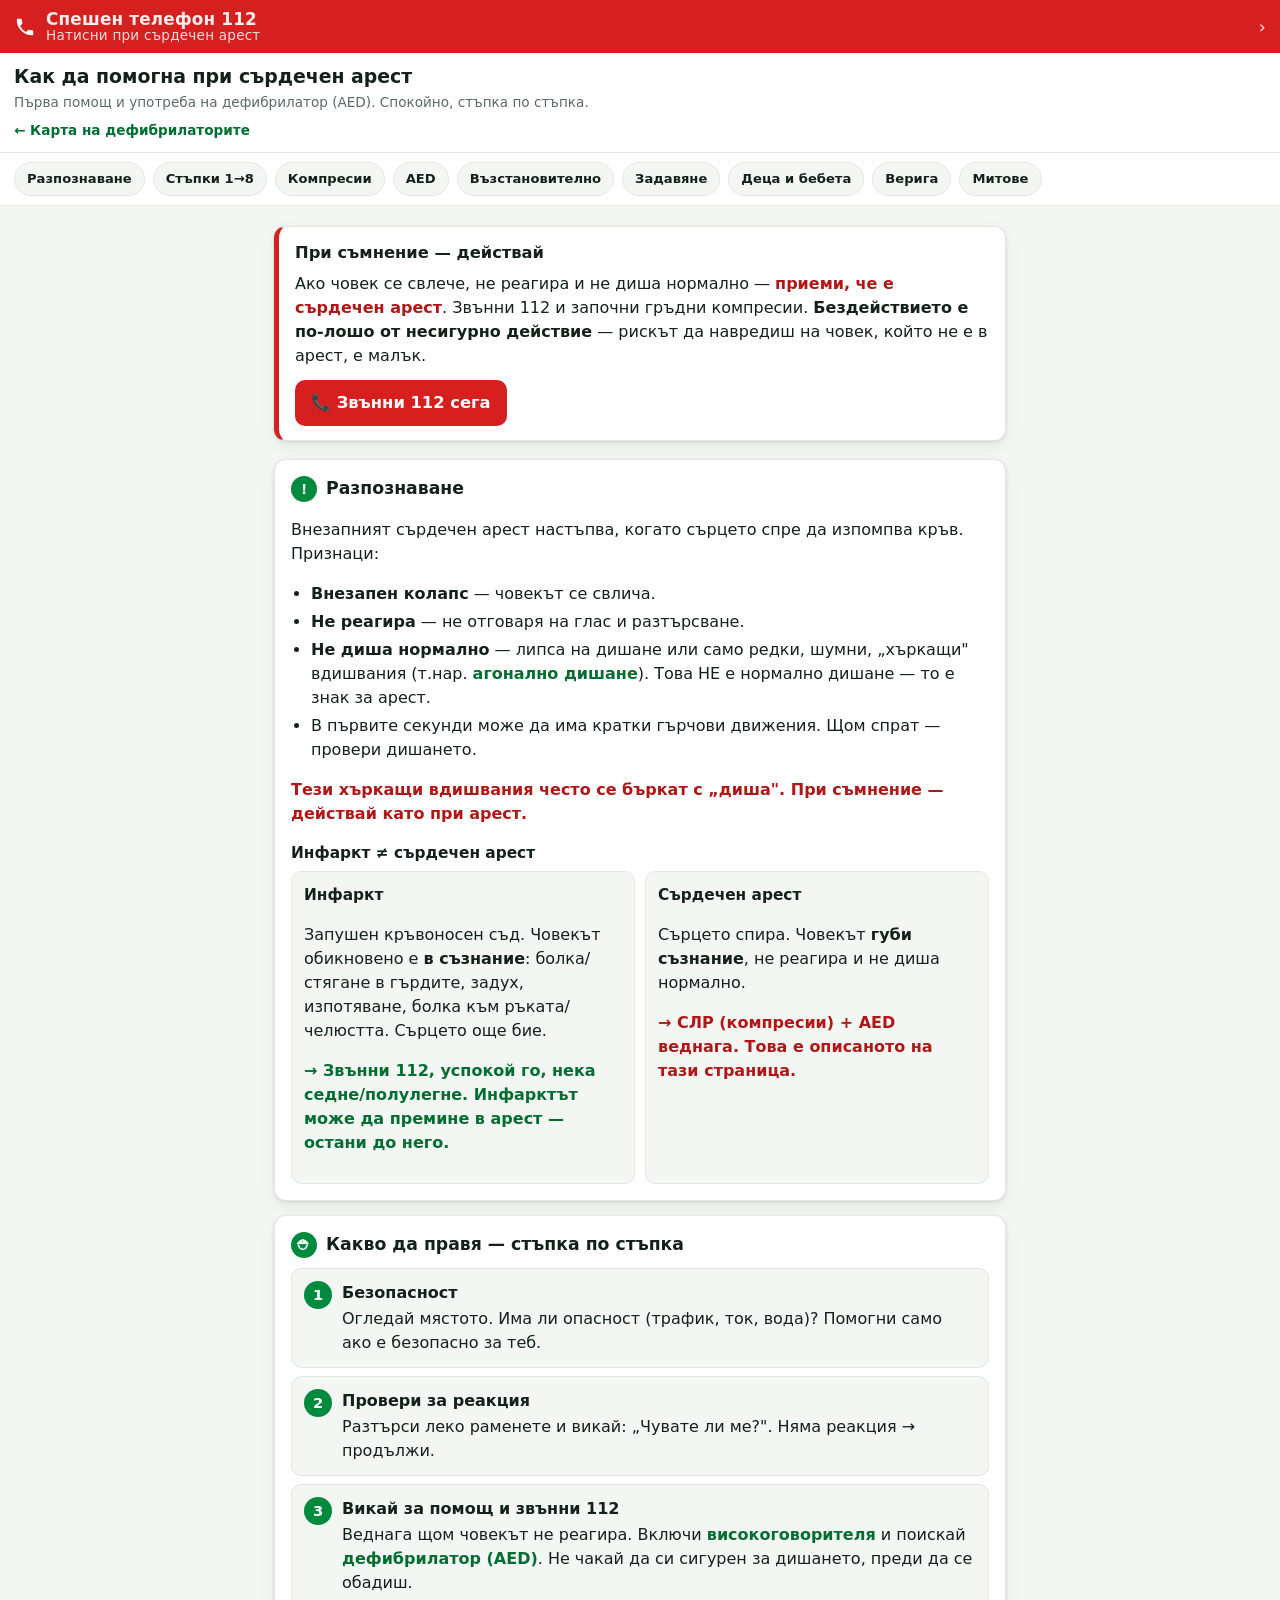
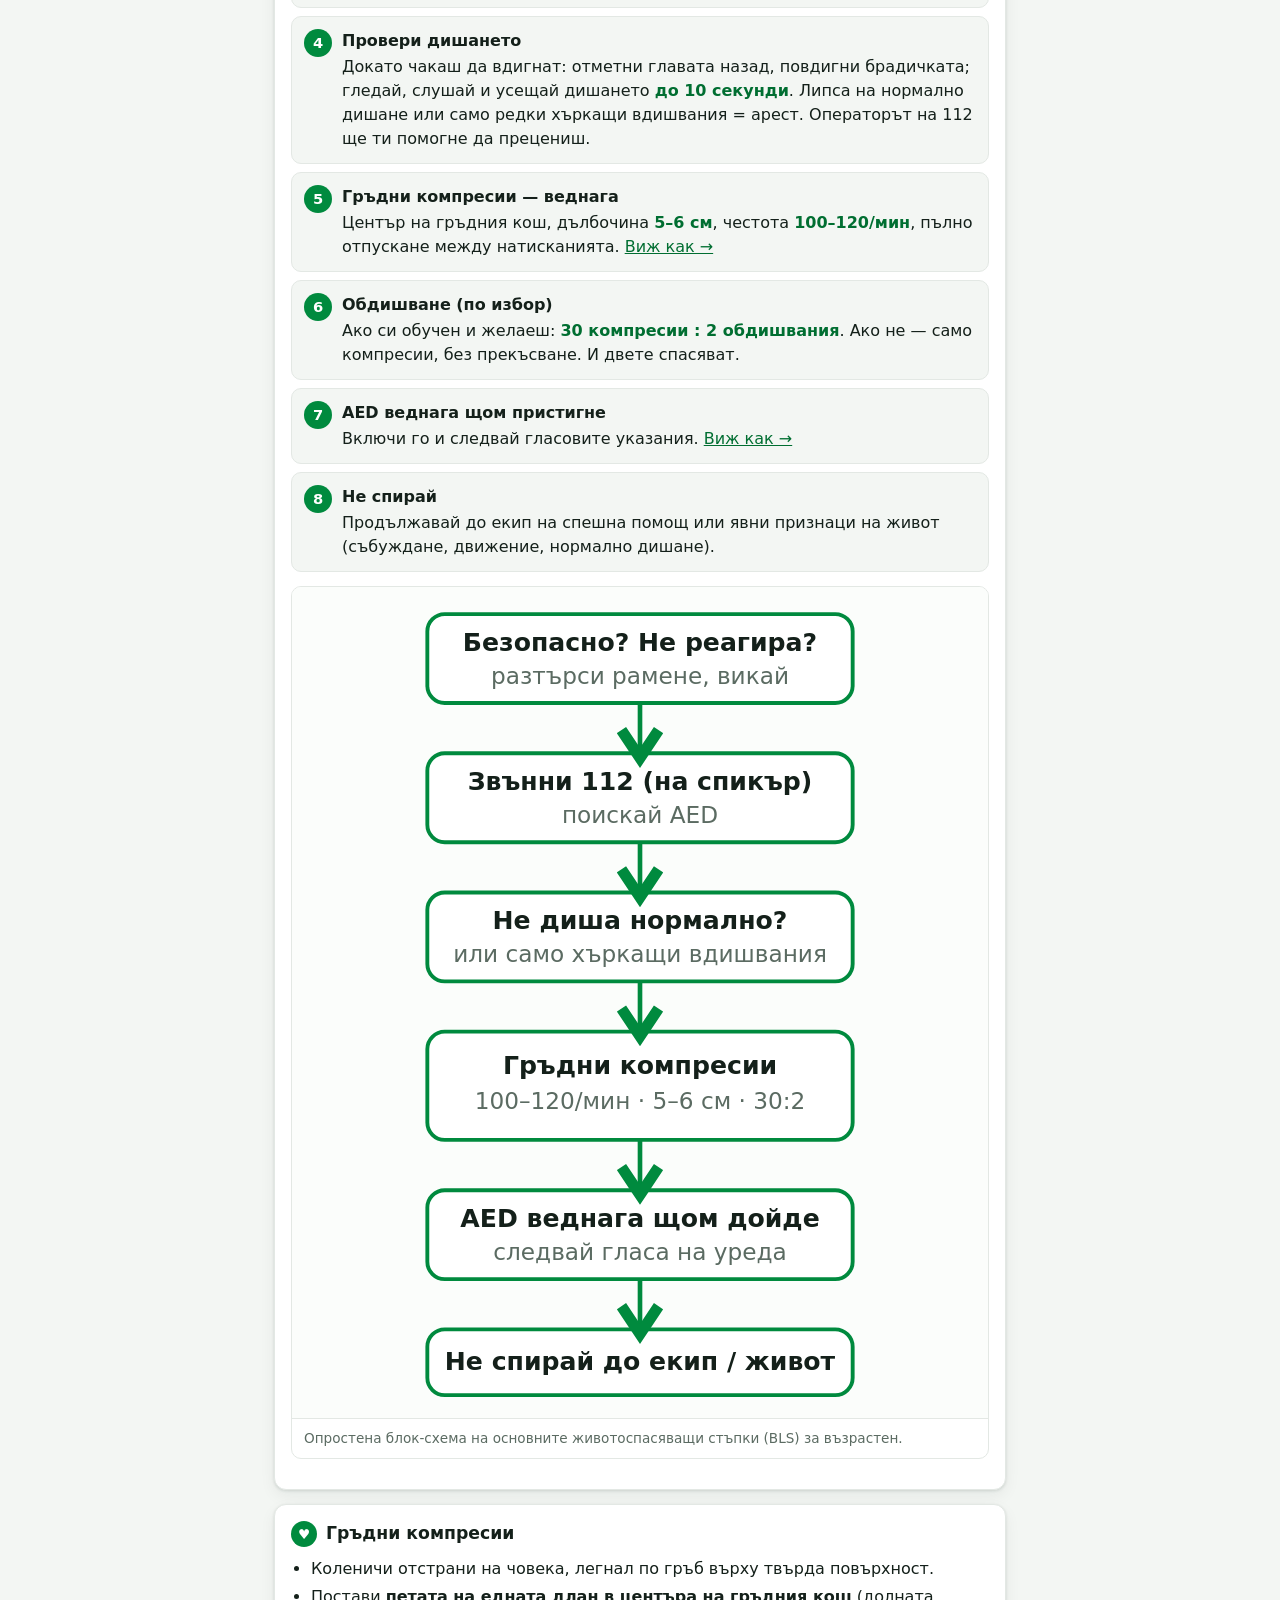
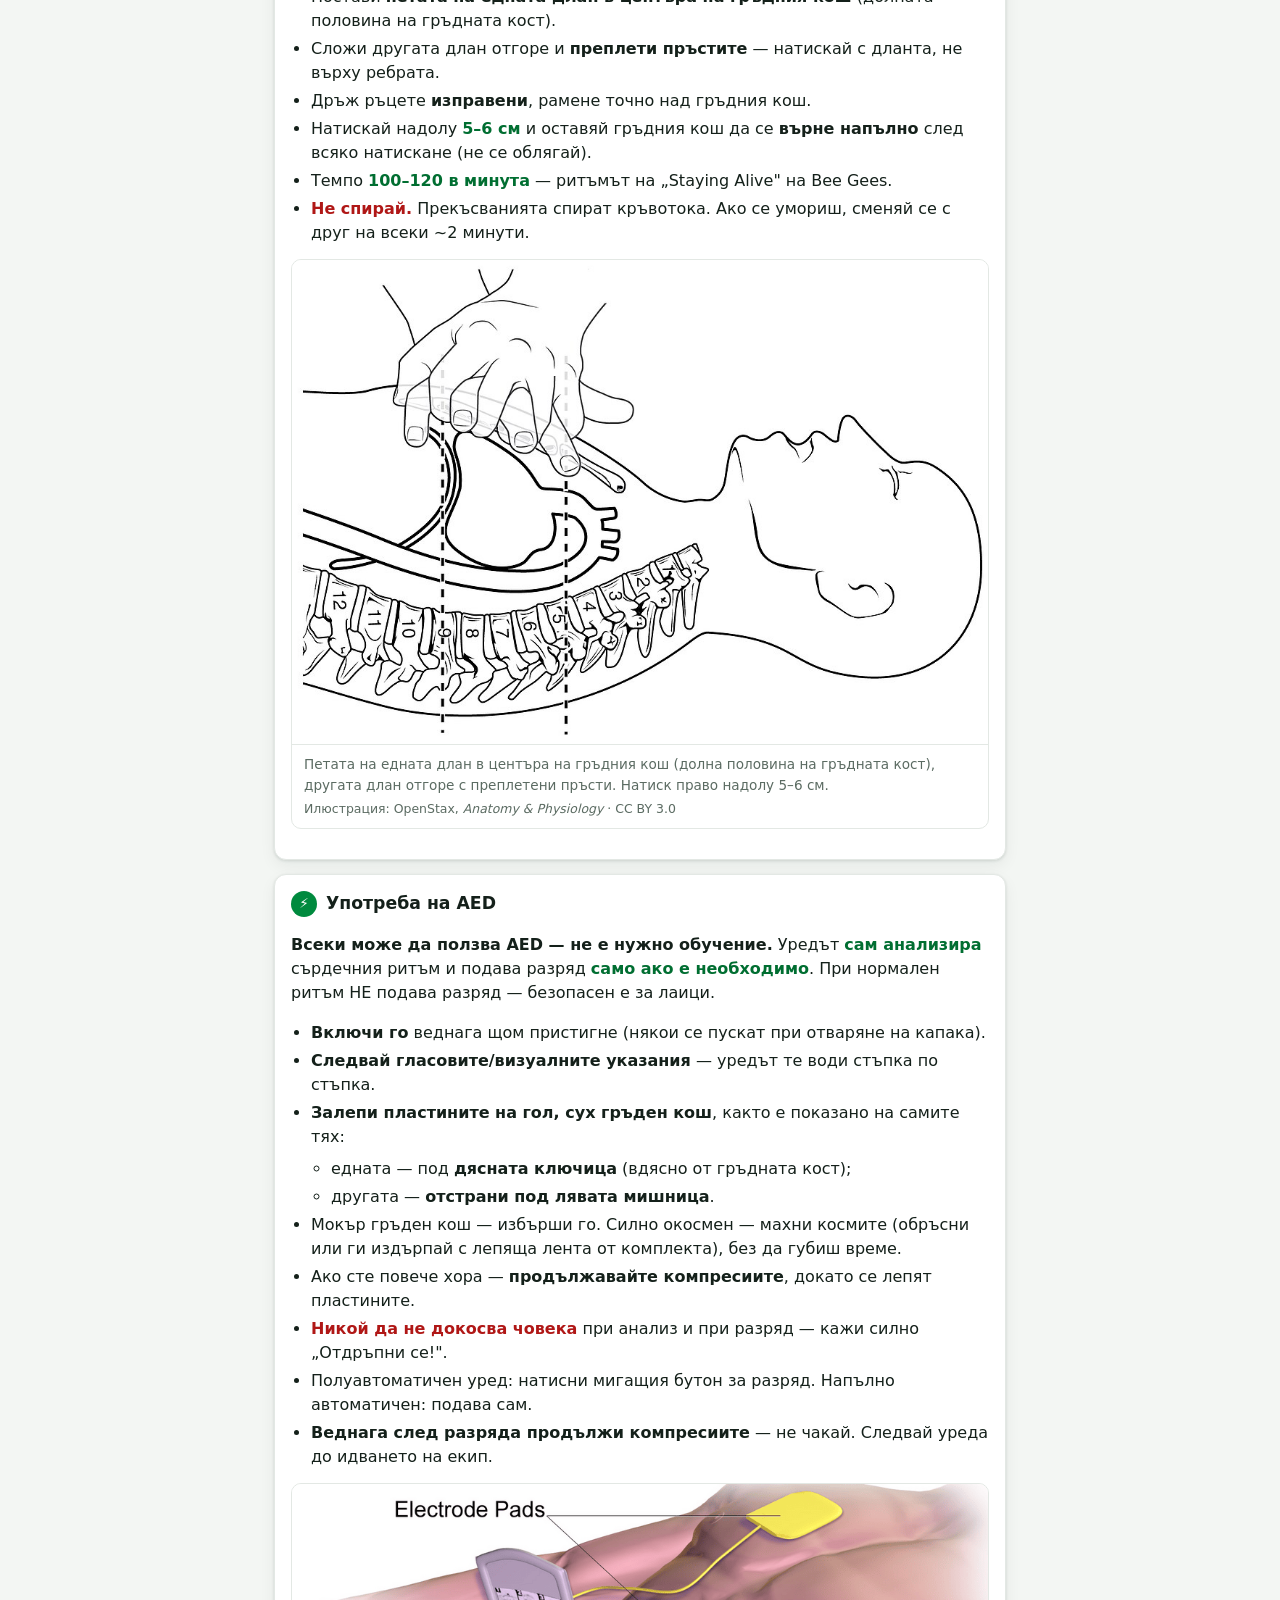
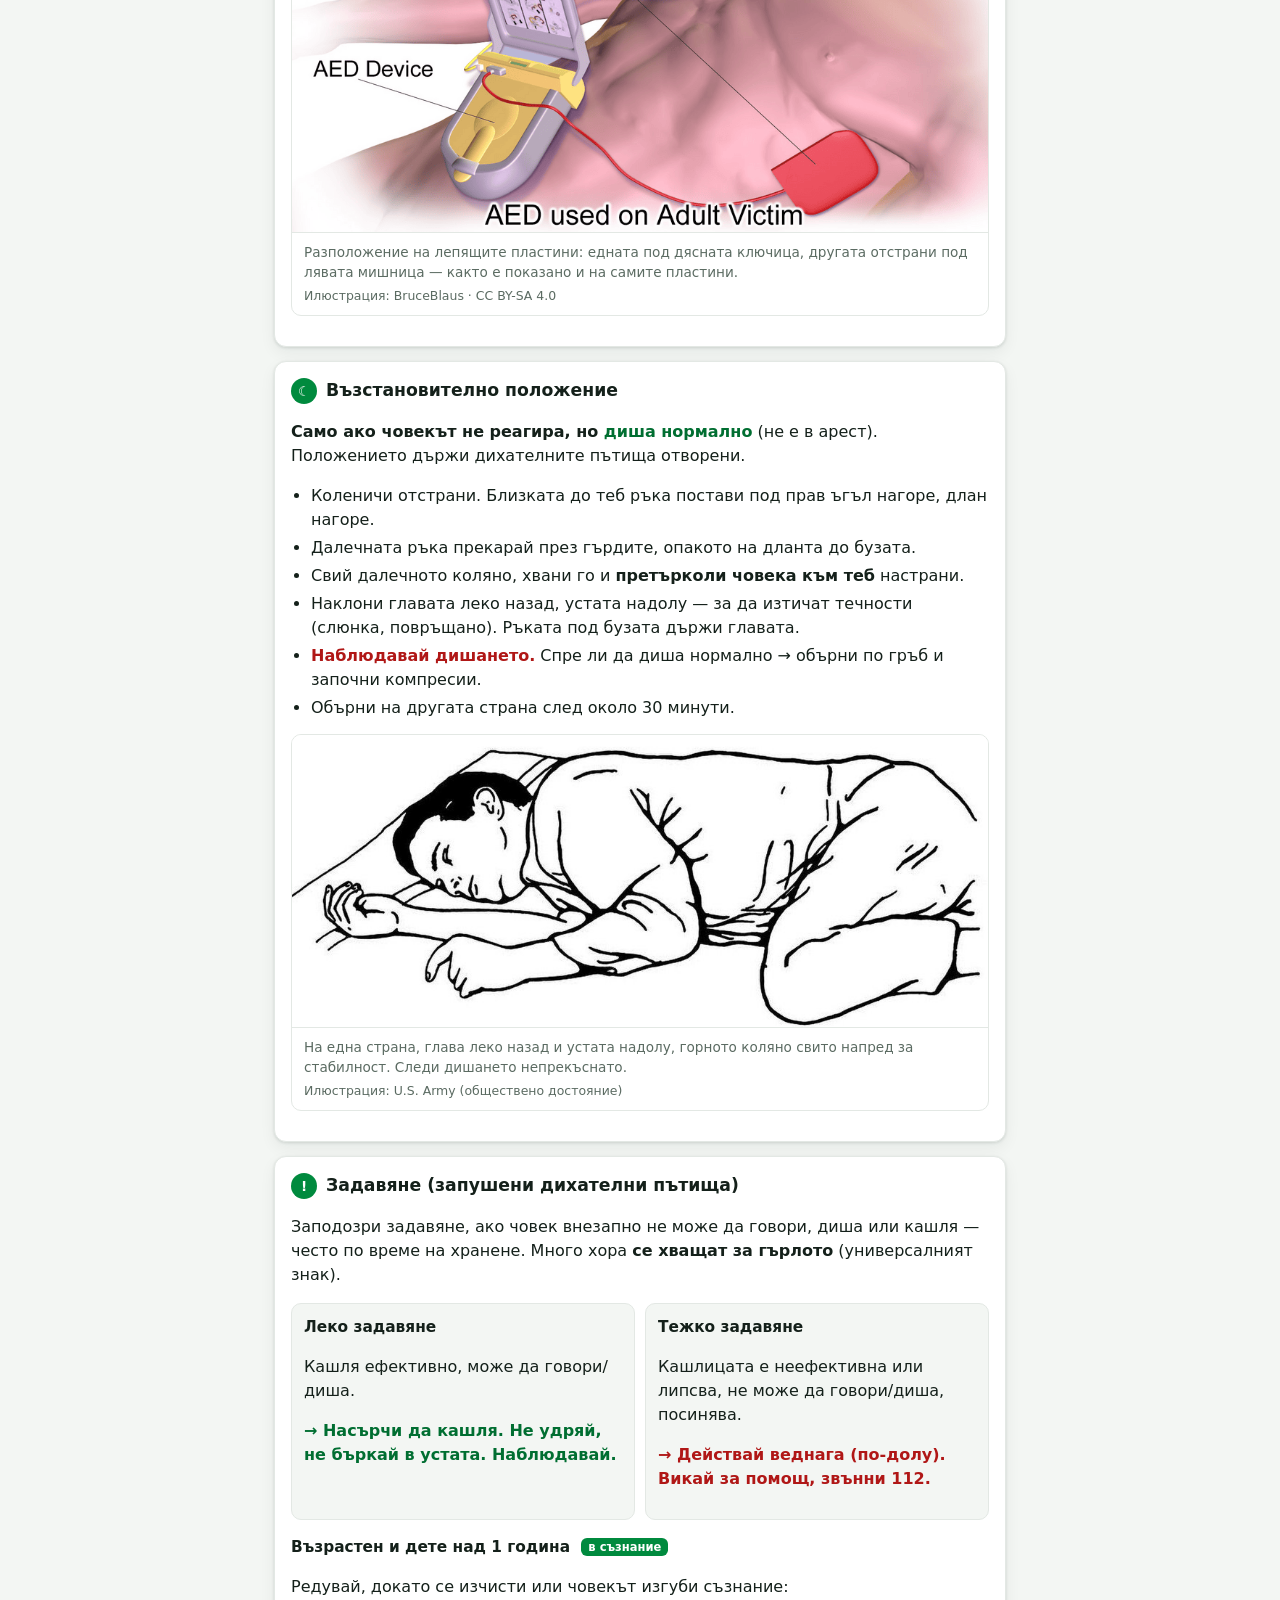
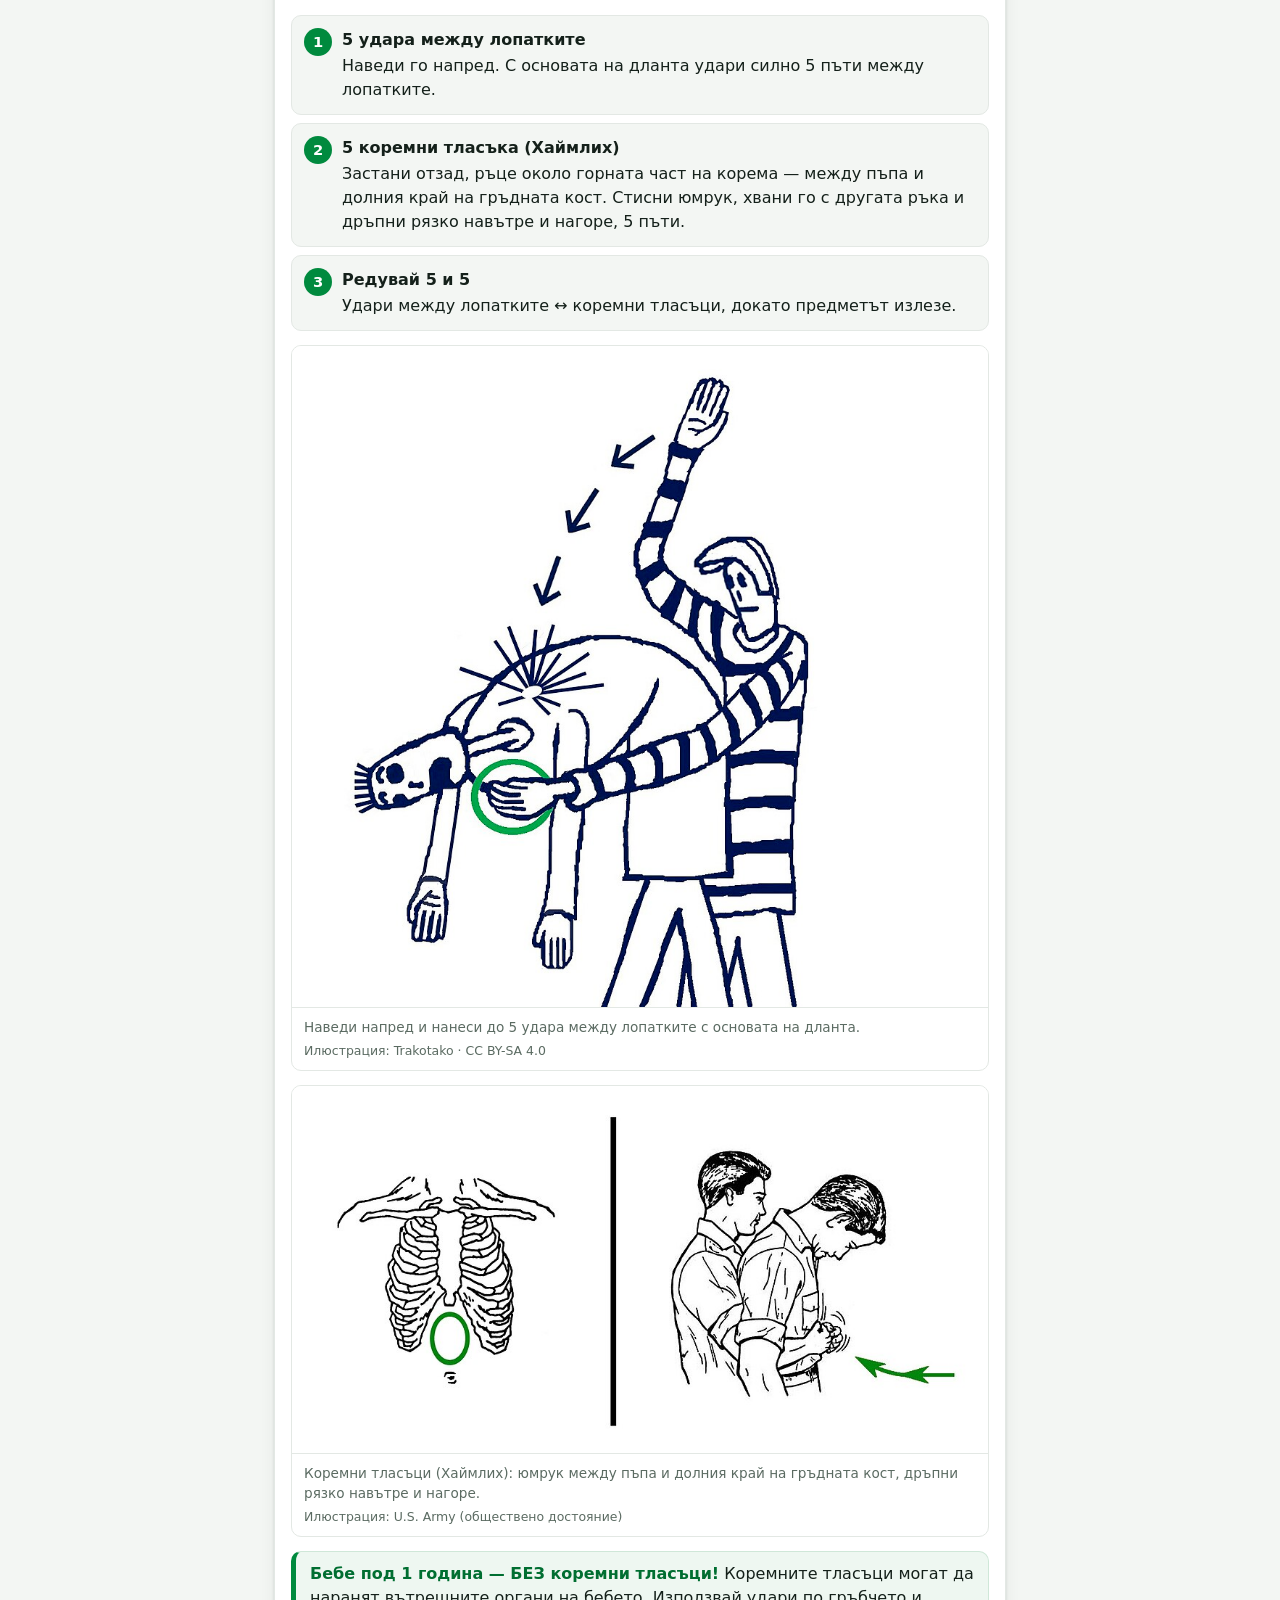
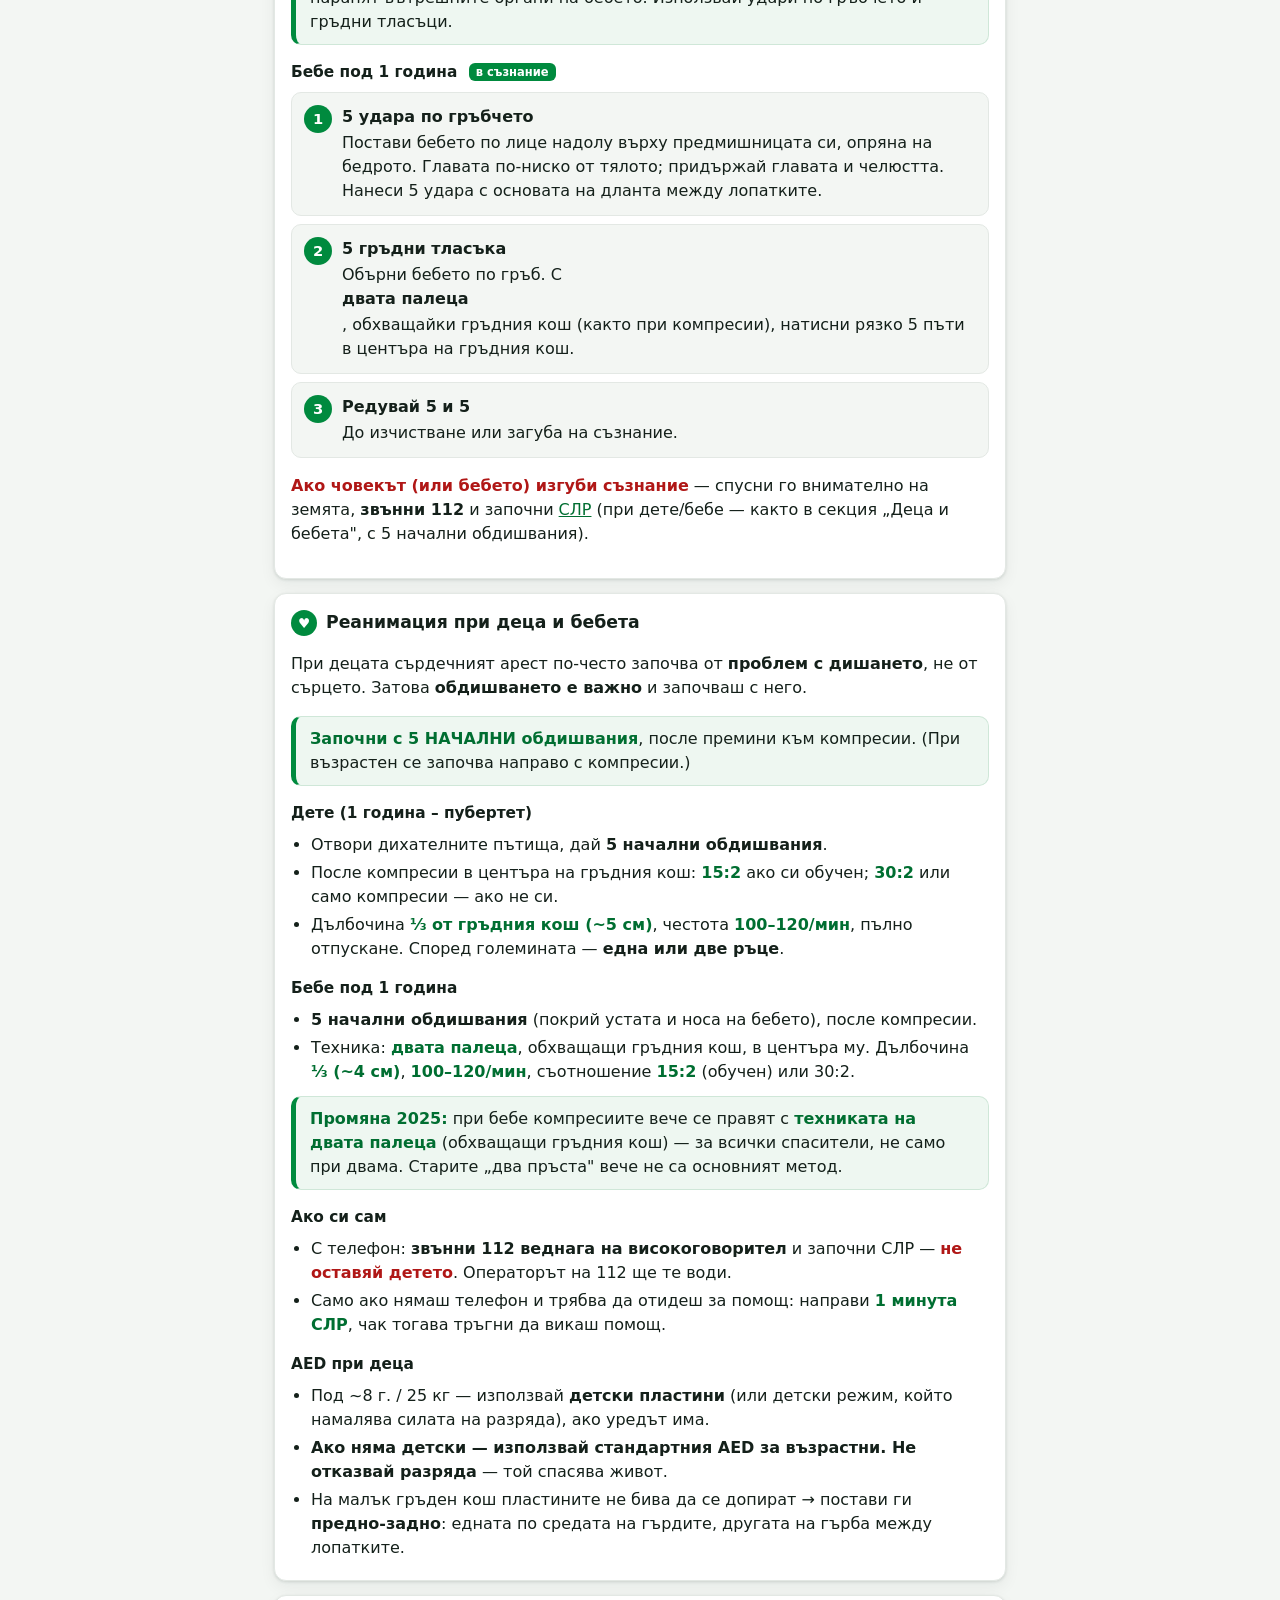
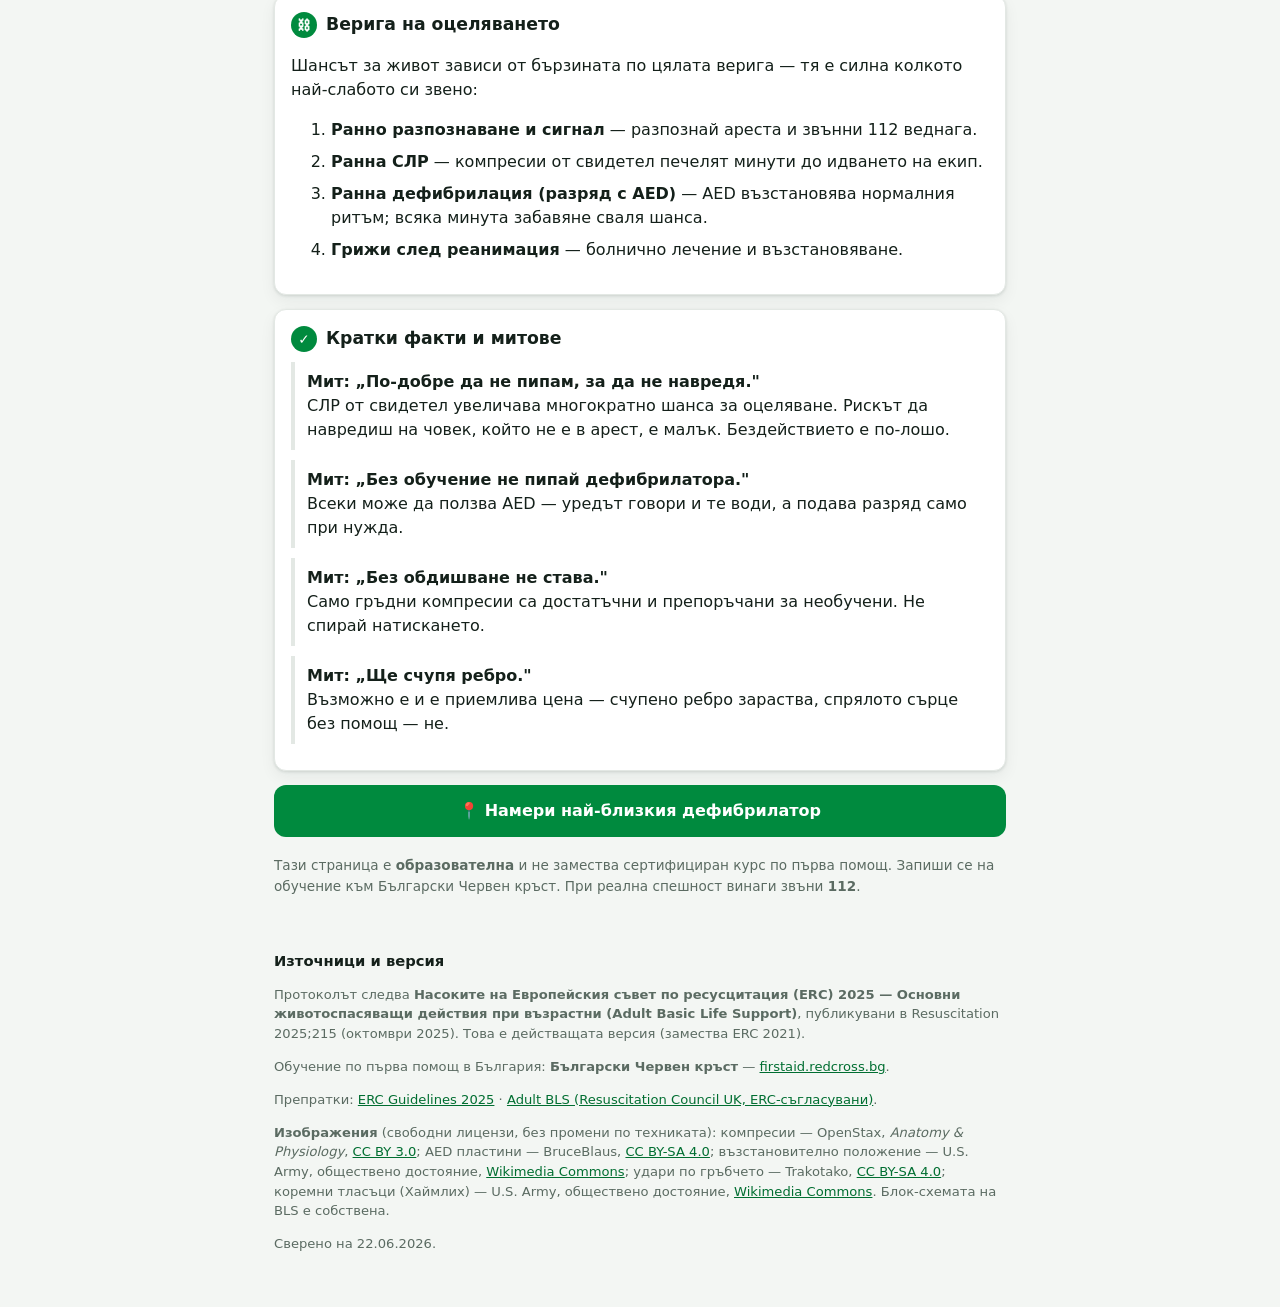
==== pomosht.html @ d5c8bd42 "Mobile fix, PWA, SEO, and first-aid page - Fix mobile layout: map was collapsing to zero height on p" ====
<!DOCTYPE html>
<html lang="bg">
<head>
<meta charset="utf-8">
<meta name="viewport" content="width=device-width, initial-scale=1, viewport-fit=cover">
<title>Как да помогна при сърдечен арест — първа помощ и AED · Карлово</title>
<meta name="description" content="Спокойни, ясни стъпки за първа помощ при внезапен сърдечен арест: разпознаване, гръдни компресии, употреба на дефибрилатор (AED) и възстановително положение. По насоките на ERC 2025. При спешност звъни 112.">
<link rel="canonical" href="https://aed.karlovo.net/pomosht.html">
<meta name="color-scheme" content="light">
<meta name="theme-color" content="#d6201f">
<link rel="icon" href="/favicon.svg" type="image/svg+xml">
<link rel="icon" href="/favicon-32.png" sizes="32x32" type="image/png">
<link rel="apple-touch-icon" href="/icons/apple-touch-icon.png">
<meta name="apple-mobile-web-app-title" content="AED Карлово">
<meta property="og:type" content="article">
<meta property="og:site_name" content="AED Карлово">
<meta property="og:locale" content="bg_BG">
<meta property="og:title" content="Как да помогна при сърдечен арест — първа помощ и AED">
<meta property="og:description" content="Стъпка по стъпка: разпознаване, гръдни компресии, дефибрилатор (AED), възстановително положение. По ERC 2025. При спешност звъни 112.">
<meta property="og:url" content="https://aed.karlovo.net/pomosht.html">
<meta property="og:image" content="https://aed.karlovo.net/og.png">
<meta name="twitter:card" content="summary_large_image">
<style>
  :root{
    --aed:#008a3e; --aed-d:#006e31;
    --ink:#14201a; --muted:#5b6b62;
    --surface:#fff; --bg:#f3f6f3; --line:#e3e8e4;
    --emergency:#d6201f; --emergency-d:#b01716;
    --focus:#1a73e8;
    --r:12px; --shadow:0 1px 3px rgba(20,32,26,.12),0 6px 16px rgba(20,32,26,.06);
  }
  *{box-sizing:border-box}
  html,body{margin:0}
  body{
    font-family:system-ui,-apple-system,"Segoe UI",Roboto,sans-serif;
    color:var(--ink); background:var(--bg);
    -webkit-text-size-adjust:100%; line-height:1.5;
  }
  a{color:var(--aed-d)}

  /* Emergency bar — the one place red is allowed */
  .er{
    display:flex; align-items:center; gap:10px;
    background:var(--emergency); color:#fff;
    padding:max(10px,env(safe-area-inset-top)) max(14px,env(safe-area-inset-right)) 10px max(14px,env(safe-area-inset-left));
    text-decoration:none; font-weight:700; letter-spacing:.2px;
  }
  .er:hover{background:var(--emergency-d)}
  .er svg{flex:0 0 auto}
  .er b{font-size:1.05rem}
  .er span{font-weight:500; opacity:.92; font-size:.85rem}
  .er .arrow{margin-left:auto; font-size:1.1rem}

  header{padding:12px 14px 10px; background:var(--surface); border-bottom:1px solid var(--line)}
  header h1{margin:0; font-size:1.18rem; line-height:1.25; font-weight:700}
  header p{margin:3px 0 0; color:var(--muted); font-size:.85rem}
  .back{display:inline-flex; align-items:center; gap:6px; margin-top:8px; font-size:.85rem; font-weight:600; text-decoration:none}

  /* Section chip nav */
  nav.toc{
    position:sticky; top:0; z-index:5; background:var(--surface); border-bottom:1px solid var(--line);
    display:flex; gap:8px; overflow-x:auto; -webkit-overflow-scrolling:touch; padding:9px 14px;
  }
  nav.toc a{
    flex:0 0 auto; text-decoration:none; color:var(--ink); background:var(--bg);
    border:1px solid var(--line); border-radius:999px; padding:6px 12px; font-size:.82rem; font-weight:600;
  }
  nav.toc a:hover{background:#eef2ef}

  main{max-width:760px; margin:0 auto; padding:14px 14px 40px}

  /* Critical lead callout — 112 is the only red accent */
  .lead{
    background:var(--surface); border:1px solid var(--line); border-left:5px solid var(--emergency);
    border-radius:var(--r); padding:14px 16px; box-shadow:var(--shadow); margin:6px 0 18px;
  }
  .lead h2{margin:0 0 6px; font-size:1.02rem}
  .lead p{margin:6px 0 0}
  .tel112{
    display:inline-flex; align-items:center; gap:8px; margin-top:12px;
    background:var(--emergency); color:#fff; text-decoration:none; font-weight:700;
    padding:11px 16px; border-radius:10px; font-size:1.02rem;
  }
  .tel112:hover{background:var(--emergency-d)}

  section{
    background:var(--surface); border:1px solid var(--line); border-radius:var(--r);
    box-shadow:var(--shadow); padding:16px; margin:14px 0; scroll-margin-top:64px;
  }
  section h2{margin:0 0 10px; font-size:1.08rem; display:flex; align-items:center; gap:9px}
  section h3{margin:16px 0 6px; font-size:.96rem}
  .num{
    flex:0 0 auto; width:26px; height:26px; border-radius:50%; background:var(--aed); color:#fff;
    display:grid; place-items:center; font-size:.85rem; font-weight:700;
  }
  ol.steps{margin:0; padding:0; list-style:none; counter-reset:s}
  ol.steps>li{
    position:relative; padding:12px 12px 12px 50px; margin:8px 0; counter-increment:s;
    border:1px solid var(--line); border-radius:10px; background:var(--bg);
  }
  ol.steps>li::before{
    content:counter(s); position:absolute; left:12px; top:12px;
    width:28px; height:28px; border-radius:50%; background:var(--aed); color:#fff;
    display:grid; place-items:center; font-weight:700; font-size:.92rem;
  }
  ol.steps>li b{display:block; margin-bottom:2px}
  .key{color:var(--aed-d); font-weight:700}
  .warn{color:var(--emergency-d); font-weight:700}
  ul.tight{margin:8px 0 0; padding-left:20px}
  ul.tight li{margin:4px 0}

  /* Diagrams */
  figure.diagram{margin:14px 0; border:1px solid var(--line); border-radius:10px; overflow:hidden; background:#fff}
  figure.diagram svg, figure.diagram img{display:block; width:100%; height:auto; background:#fbfdfb}
  figure.diagram figcaption{padding:9px 12px; font-size:.85rem; color:var(--muted); border-top:1px solid var(--line)}
  .credit{display:block; margin-top:5px; font-size:.78rem; color:var(--muted)}
  .svg-tm{fill:#5b6b62; font:500 12px system-ui,sans-serif}
  .svg-box{fill:#fff; stroke:#008a3e; stroke-width:2; rx:9}
  .svg-box-t{fill:#14201a; font:600 13px system-ui,sans-serif}
  .svg-arrow{fill:none; stroke:#008a3e; stroke-width:2.4}
  /* Child-specific note callout */
  .baby-note{background:#eef7f1; border:1px solid #cfe7d8; border-left:5px solid var(--aed); border-radius:10px; padding:10px 14px; margin:12px 0}
  .baby-note b{color:var(--aed-d)}
  section h3 .tag{font-size:.72rem; font-weight:700; color:#fff; background:var(--aed); border-radius:6px; padding:2px 7px; margin-left:6px; vertical-align:middle}

  /* Compare grid (infarct vs arrest, facts) */
  .cmp{display:grid; gap:10px; margin-top:6px}
  @media (min-width:620px){ .cmp.two{grid-template-columns:1fr 1fr} }
  .cmp .box{border:1px solid var(--line); border-radius:10px; padding:12px; background:var(--bg)}
  .cmp .box h3{margin:0 0 6px}
  .myth{border-left:4px solid var(--line); padding:8px 0 8px 12px; margin:10px 0}
  .myth b{display:block}
  .chain li{margin:8px 0}

  .map-cta{
    display:flex; align-items:center; justify-content:center; gap:10px; margin-top:8px;
    background:var(--aed); color:#fff; text-decoration:none; font-weight:700;
    padding:14px 16px; border-radius:var(--r);
  }
  .map-cta:hover{background:var(--aed-d)}

  .disclaimer{font-size:.85rem; color:var(--muted); margin-top:18px}
  footer.src{
    max-width:760px; margin:0 auto; padding:0 14px 40px; color:var(--muted); font-size:.82rem;
  }
  footer.src h2{font-size:.92rem; color:var(--ink); margin:0 0 6px}
  footer.src a{color:var(--aed-d)}

  :focus-visible{outline:3px solid var(--focus); outline-offset:2px; border-radius:6px}

  @media (prefers-reduced-motion:reduce){*{scroll-behavior:auto !important}}

  /* Print — readable B/W sheet to pin next to a defibrillator */
  @media print{
    :root{--shadow:none}
    body{background:#fff; color:#000; font-size:11.5pt}
    .er{background:#000 !important; color:#fff !important; -webkit-print-color-adjust:exact; print-color-adjust:exact}
    nav.toc, .back, .map-cta, .tel112{display:none !important}
    main{max-width:none; padding:0 6mm}
    section{break-inside:avoid; border:1px solid #999; box-shadow:none; margin:6px 0; padding:10px}
    figure.diagram{break-inside:avoid; border:1px solid #999}
    .lead{border:1px solid #000; border-left:5px solid #000}
    a{color:#000; text-decoration:none}
    section h2, .lead h2{color:#000}
    .num, ol.steps>li::before{background:#000 !important; color:#fff !important; -webkit-print-color-adjust:exact; print-color-adjust:exact}
    .key,.warn{color:#000}
    footer.src{padding:6px 6mm}
    .print-url::after{content:" (" attr(href) ")"; font-size:9pt; color:#000}
  }
</style>
</head>
<body>

<a class="er" href="tel:112" aria-label="Обади се на спешния телефон 112">
  <svg width="22" height="22" viewBox="0 0 24 24" fill="none" aria-hidden="true">
    <path d="M6.6 10.8a15 15 0 006.6 6.6l2.2-2.2a1 1 0 011-.24 11.4 11.4 0 003.6.58 1 1 0 011 1V20a1 1 0 01-1 1A17 17 0 013 4a1 1 0 011-1h3.5a1 1 0 011 1c0 1.25.2 2.46.58 3.6a1 1 0 01-.24 1l-2.24 2.2z" fill="currentColor"/>
  </svg>
  <span style="display:flex;flex-direction:column;line-height:1.1">
    <b>Спешен телефон 112</b>
    <span>Натисни при сърдечен арест</span>
  </span>
  <span class="arrow" aria-hidden="true">›</span>
</a>

<header>
  <h1>Как да помогна при сърдечен арест</h1>
  <p>Първа помощ и употреба на дефибрилатор (AED). Спокойно, стъпка по стъпка.</p>
  <a class="back" href="/index.html">← Карта на дефибрилаторите</a>
</header>

<nav class="toc" aria-label="Съдържание">
  <a href="#razpoznavane">Разпознаване</a>
  <a href="#stapki">Стъпки 1→8</a>
  <a href="#kompresii">Компресии</a>
  <a href="#aed">AED</a>
  <a href="#vazstanovitelno">Възстановително</a>
  <a href="#zadavyane">Задавяне</a>
  <a href="#deca">Деца и бебета</a>
  <a href="#veriga">Верига</a>
  <a href="#mitove">Митове</a>
</nav>

<main>

  <div class="lead">
    <h2>При съмнение — действай</h2>
    <p>Ако човек се свлече, не реагира и не диша нормално — <span class="warn">приеми, че е сърдечен арест</span>. Звънни 112 и започни гръдни компресии. <b>Бездействието е по-лошо от несигурно действие</b> — рискът да навредиш на човек, който не е в арест, е малък.</p>
    <a class="tel112" href="tel:112">📞 Звънни 112 сега</a>
  </div>

  <!-- 1. RECOGNITION -->
  <section id="razpoznavane">
    <h2><span class="num" aria-hidden="true">!</span> Разпознаване</h2>
    <p>Внезапният сърдечен арест настъпва, когато сърцето спре да изпомпва кръв. Признаци:</p>
    <ul class="tight">
      <li><b>Внезапен колапс</b> — човекът се свлича.</li>
      <li><b>Не реагира</b> — не отговаря на глас и разтърсване.</li>
      <li><b>Не диша нормално</b> — липса на дишане или само редки, шумни, „хъркащи" вдишвания (т.нар. <span class="key">агонално дишане</span>). Това НЕ е нормално дишане — то е знак за арест.</li>
      <li>В първите секунди може да има кратки гърчови движения. Щом спрат — провери дишането.</li>
    </ul>
    <p class="warn">Тези хъркащи вдишвания често се бъркат с „диша". При съмнение — действай като при арест.</p>

    <h3>Инфаркт ≠ сърдечен арест</h3>
    <div class="cmp two">
      <div class="box">
        <h3>Инфаркт</h3>
        <p>Запушен кръвоносен съд. Човекът обикновено е <b>в съзнание</b>: болка/стягане в гърдите, задух, изпотяване, болка към ръката/челюстта. Сърцето още бие.</p>
        <p class="key">→ Звънни 112, успокой го, нека седне/полулегне. Инфарктът може да премине в арест — остани до него.</p>
      </div>
      <div class="box">
        <h3>Сърдечен арест</h3>
        <p>Сърцето спира. Човекът <b>губи съзнание</b>, не реагира и не диша нормално.</p>
        <p class="warn">→ СЛР (компресии) + AED веднага. Това е описаното на тази страница.</p>
      </div>
    </div>
  </section>

  <!-- 2. STEPS -->
  <section id="stapki">
    <h2><span class="num" aria-hidden="true">⛑</span> Какво да правя — стъпка по стъпка</h2>
    <ol class="steps">
      <li><b>Безопасност</b> Огледай мястото. Има ли опасност (трафик, ток, вода)? Помогни само ако е безопасно за теб.</li>
      <li><b>Провери за реакция</b> Разтърси леко раменете и викай: „Чувате ли ме?". Няма реакция → продължи.</li>
      <li><b>Викай за помощ и звънни 112</b> Веднага щом човекът не реагира. Включи <span class="key">високоговорителя</span> и поискай <span class="key">дефибрилатор (AED)</span>. Не чакай да си сигурен за дишането, преди да се обадиш.</li>
      <li><b>Провери дишането</b> Докато чакаш да вдигнат: отметни главата назад, повдигни брадичката; гледай, слушай и усещай дишането <span class="key">до 10 секунди</span>. Липса на нормално дишане или само редки хъркащи вдишвания = арест. Операторът на 112 ще ти помогне да прецениш.</li>
      <li><b>Гръдни компресии — веднага</b> Център на гръдния кош, дълбочина <span class="key">5–6 см</span>, честота <span class="key">100–120/мин</span>, пълно отпускане между натисканията. <a href="#kompresii">Виж как →</a></li>
      <li><b>Обдишване (по избор)</b> Ако си обучен и желаеш: <span class="key">30 компресии : 2 обдишвания</span>. Ако не — само компресии, без прекъсване. И двете спасяват.</li>
      <li><b>AED веднага щом пристигне</b> Включи го и следвай гласовите указания. <a href="#aed">Виж как →</a></li>
      <li><b>Не спирай</b> Продължавай до екип на спешна помощ или явни признаци на живот (събуждане, движение, нормално дишане).</li>
    </ol>

    <figure class="diagram">
      <svg viewBox="0 0 360 430" role="img" aria-label="Блок-схема на основните животоспасяващи действия">
        <defs>
          <marker id="ah" markerWidth="10" markerHeight="10" refX="6" refY="5" orient="auto">
            <path d="M1 1L7 5L1 9" class="svg-arrow"/>
          </marker>
        </defs>
        <g>
          <rect x="70" y="14"  width="220" height="46" rx="9" class="svg-box"/>
          <text x="180" y="33" text-anchor="middle" class="svg-box-t">Безопасно? Не реагира?</text>
          <text x="180" y="50" text-anchor="middle" class="svg-tm">разтърси рамене, викай</text>

          <rect x="70" y="86" width="220" height="46" rx="9" class="svg-box"/>
          <text x="180" y="105" text-anchor="middle" class="svg-box-t">Звънни 112 (на спикър)</text>
          <text x="180" y="122" text-anchor="middle" class="svg-tm">поискай AED</text>

          <rect x="70" y="158" width="220" height="46" rx="9" class="svg-box"/>
          <text x="180" y="177" text-anchor="middle" class="svg-box-t">Не диша нормално?</text>
          <text x="180" y="194" text-anchor="middle" class="svg-tm">или само хъркащи вдишвания</text>

          <rect x="70" y="230" width="220" height="56" rx="9" class="svg-box"/>
          <text x="180" y="252" text-anchor="middle" class="svg-box-t">Гръдни компресии</text>
          <text x="180" y="270" text-anchor="middle" class="svg-tm">100–120/мин · 5–6 см · 30:2</text>

          <rect x="70" y="312" width="220" height="46" rx="9" class="svg-box"/>
          <text x="180" y="331" text-anchor="middle" class="svg-box-t">AED веднага щом дойде</text>
          <text x="180" y="348" text-anchor="middle" class="svg-tm">следвай гласа на уреда</text>

          <rect x="70" y="384" width="220" height="34" rx="9" class="svg-box"/>
          <text x="180" y="405" text-anchor="middle" class="svg-box-t">Не спирай до екип / живот</text>

          <path d="M180 60 L180 86" class="svg-arrow" marker-end="url(#ah)"/>
          <path d="M180 132 L180 158" class="svg-arrow" marker-end="url(#ah)"/>
          <path d="M180 204 L180 230" class="svg-arrow" marker-end="url(#ah)"/>
          <path d="M180 286 L180 312" class="svg-arrow" marker-end="url(#ah)"/>
          <path d="M180 358 L180 384" class="svg-arrow" marker-end="url(#ah)"/>
        </g>
      </svg>
      <figcaption>Опростена блок-схема на основните животоспасяващи стъпки (BLS) за възрастен.</figcaption>
    </figure>
  </section>

  <!-- 3. COMPRESSIONS -->
  <section id="kompresii">
    <h2><span class="num" aria-hidden="true">♥</span> Гръдни компресии</h2>
    <ul class="tight">
      <li>Коленичи отстрани на човека, легнал по гръб върху твърда повърхност.</li>
      <li>Постави <b>петата на едната длан в центъра на гръдния кош</b> (долната половина на гръдната кост).</li>
      <li>Сложи другата длан отгоре и <b>преплети пръстите</b> — натискай с дланта, не върху ребрата.</li>
      <li>Дръж ръцете <b>изправени</b>, рамене точно над гръдния кош.</li>
      <li>Натискай надолу <span class="key">5–6 см</span> и оставяй гръдния кош да се <b>върне напълно</b> след всяко натискане (не се облягай).</li>
      <li>Темпо <span class="key">100–120 в минута</span> — ритъмът на „Staying Alive" на Bee Gees.</li>
      <li><span class="warn">Не спирай.</span> Прекъсванията спират кръвотока. Ако се умориш, сменяй се с друг на всеки ~2 минути.</li>
    </ul>

    <figure class="diagram">
      <img src="/img/compression.jpg" width="960" height="668" loading="lazy"
           alt="Ръце една върху друга в центъра на гръдния кош; сърцето се притиска между гръдната кост и гръбнака при компресия.">
      <figcaption>Петата на едната длан в центъра на гръдния кош (долна половина на гръдната кост), другата длан отгоре с преплетени пръсти. Натиск право надолу 5–6 см. <span class="credit">Илюстрация: OpenStax, <i>Anatomy &amp; Physiology</i> · CC BY 3.0</span></figcaption>
    </figure>
  </section>

  <!-- 4. AED -->
  <section id="aed">
    <h2><span class="num" aria-hidden="true">⚡</span> Употреба на AED</h2>
    <p><b>Всеки може да ползва AED — не е нужно обучение.</b> Уредът <span class="key">сам анализира</span> сърдечния ритъм и подава разряд <span class="key">само ако е необходимо</span>. При нормален ритъм НЕ подава разряд — безопасен е за лаици.</p>
    <ul class="tight">
      <li><b>Включи го</b> веднага щом пристигне (някои се пускат при отваряне на капака).</li>
      <li><b>Следвай гласовите/визуалните указания</b> — уредът те води стъпка по стъпка.</li>
      <li><b>Залепи пластините на гол, сух гръден кош</b>, както е показано на самите тях:
        <ul class="tight">
          <li>едната — под <b>дясната ключица</b> (вдясно от гръдната кост);</li>
          <li>другата — <b>отстрани под лявата мишница</b>.</li>
        </ul>
      </li>
      <li>Мокър гръден кош — избърши го. Силно окосмен — махни космите (обръсни или ги издърпай с лепяща лента от комплекта), без да губиш време.</li>
      <li>Ако сте повече хора — <b>продължавайте компресиите</b>, докато се лепят пластините.</li>
      <li><span class="warn">Никой да не докосва човека</span> при анализ и при разряд — кажи силно „Отдръпни се!".</li>
      <li>Полуавтоматичен уред: натисни мигащия бутон за разряд. Напълно автоматичен: подава сам.</li>
      <li><b>Веднага след разряда продължи компресиите</b> — не чакай. Следвай уреда до идването на екип.</li>
    </ul>

    <figure class="diagram">
      <img src="/img/aed-pads.png" width="960" height="480" loading="lazy"
           alt="AED с две лепящи пластини: едната горе вдясно на гръдния кош под ключицата, другата долу вляво отстрани.">
      <figcaption>Разположение на лепящите пластини: едната под дясната ключица, другата отстрани под лявата мишница — както е показано и на самите пластини. <span class="credit">Илюстрация: BruceBlaus · CC BY-SA 4.0</span></figcaption>
    </figure>
  </section>

  <!-- 5. RECOVERY POSITION -->
  <section id="vazstanovitelno">
    <h2><span class="num" aria-hidden="true">☾</span> Възстановително положение</h2>
    <p><b>Само ако човекът не реагира, но <span class="key">диша нормално</span></b> (не е в арест). Положението държи дихателните пътища отворени.</p>
    <ul class="tight">
      <li>Коленичи отстрани. Близката до теб ръка постави под прав ъгъл нагоре, длан нагоре.</li>
      <li>Далечната ръка прекарай през гърдите, опакото на дланта до бузата.</li>
      <li>Свий далечното коляно, хвани го и <b>претърколи човека към теб</b> настрани.</li>
      <li>Наклони главата леко назад, устата надолу — за да изтичат течности (слюнка, повръщано). Ръката под бузата държи главата.</li>
      <li><span class="warn">Наблюдавай дишането.</span> Спре ли да диша нормално → обърни по гръб и започни компресии.</li>
      <li>Обърни на другата страна след около 30 минути.</li>
    </ul>

    <figure class="diagram">
      <img src="/img/recovery.jpg" width="960" height="402" loading="lazy"
           alt="Човек, легнал на една страна: главата на ръката с лек наклон назад, горното коляно свито напред за стабилност.">
      <figcaption>На една страна, глава леко назад и устата надолу, горното коляно свито напред за стабилност. Следи дишането непрекъснато. <span class="credit">Илюстрация: U.S. Army (обществено достояние)</span></figcaption>
    </figure>
  </section>

  <!-- 5b. CHOKING -->
  <section id="zadavyane">
    <h2><span class="num" aria-hidden="true">!</span> Задавяне (запушени дихателни пътища)</h2>
    <p>Заподозри задавяне, ако човек внезапно не може да говори, диша или кашля — често по време на хранене. Много хора <b>се хващат за гърлото</b> (универсалният знак).</p>

    <div class="cmp two">
      <div class="box">
        <h3>Леко задавяне</h3>
        <p>Кашля ефективно, може да говори/диша.</p>
        <p class="key">→ Насърчи да кашля. Не удряй, не бъркай в устата. Наблюдавай.</p>
      </div>
      <div class="box">
        <h3>Тежко задавяне</h3>
        <p>Кашлицата е неефективна или липсва, не може да говори/диша, посинява.</p>
        <p class="warn">→ Действай веднага (по-долу). Викай за помощ, звънни 112.</p>
      </div>
    </div>

    <h3>Възрастен и дете над 1 година <span class="tag">в съзнание</span></h3>
    <p>Редувай, докато се изчисти или човекът изгуби съзнание:</p>
    <ol class="steps">
      <li><b>5 удара между лопатките</b> Наведи го напред. С основата на дланта удари силно 5 пъти между лопатките.</li>
      <li><b>5 коремни тласъка (Хаймлих)</b> Застани отзад, ръце около горната част на корема — между пъпа и долния край на гръдната кост. Стисни юмрук, хвани го с другата ръка и дръпни рязко навътре и нагоре, 5 пъти.</li>
      <li><b>Редувай 5 и 5</b> Удари между лопатките ↔ коремни тласъци, докато предметът излезе.</li>
    </ol>

    <figure class="diagram">
      <img src="/img/choke-backblows.jpg" width="960" height="911" loading="lazy"
           alt="Спасител навежда задавения човек напред и нанася удар между лопатките с основата на дланта.">
      <figcaption>Наведи напред и нанеси до 5 удара между лопатките с основата на дланта. <span class="credit">Илюстрация: Trakotako · CC BY-SA 4.0</span></figcaption>
    </figure>
    <figure class="diagram">
      <img src="/img/choke-heimlich.jpg" width="960" height="506" loading="lazy"
           alt="Коремни тласъци (Хаймлих) отзад: юмрук между пъпа и края на гръдната кост, рязко навътре и нагоре.">
      <figcaption>Коремни тласъци (Хаймлих): юмрук между пъпа и долния край на гръдната кост, дръпни рязко навътре и нагоре. <span class="credit">Илюстрация: U.S. Army (обществено достояние)</span></figcaption>
    </figure>

    <div class="baby-note">
      <p style="margin:0"><b>Бебе под 1 година — БЕЗ коремни тласъци!</b> Коремните тласъци могат да наранят вътрешните органи на бебето. Използвай удари по гръбчето и гръдни тласъци.</p>
    </div>

    <h3>Бебе под 1 година <span class="tag">в съзнание</span></h3>
    <ol class="steps">
      <li><b>5 удара по гръбчето</b> Постави бебето по лице надолу върху предмишницата си, опряна на бедрото. Главата по-ниско от тялото; придържай главата и челюстта. Нанеси 5 удара с основата на дланта между лопатките.</li>
      <li><b>5 гръдни тласъка</b> Обърни бебето по гръб. С <b>двата палеца</b>, обхващайки гръдния кош (както при компресии), натисни рязко 5 пъти в центъра на гръдния кош.</li>
      <li><b>Редувай 5 и 5</b> До изчистване или загуба на съзнание.</li>
    </ol>

    <p><span class="warn">Ако човекът (или бебето) изгуби съзнание</span> — спусни го внимателно на земята, <b>звънни 112</b> и започни <a href="#stapki">СЛР</a> (при дете/бебе — както в секция „Деца и бебета", с 5 начални обдишвания).</p>
  </section>

  <!-- 5c. PAEDIATRIC -->
  <section id="deca">
    <h2><span class="num" aria-hidden="true">♥</span> Реанимация при деца и бебета</h2>
    <p>При децата сърдечният арест по-често започва от <b>проблем с дишането</b>, не от сърцето. Затова <b>обдишването е важно</b> и започваш с него.</p>
    <div class="baby-note">
      <p style="margin:0"><b>Започни с 5 НАЧАЛНИ обдишвания</b>, после премини към компресии. (При възрастен се започва направо с компресии.)</p>
    </div>

    <h3>Дете (1 година – пубертет)</h3>
    <ul class="tight">
      <li>Отвори дихателните пътища, дай <b>5 начални обдишвания</b>.</li>
      <li>После компресии в центъра на гръдния кош: <span class="key">15:2</span> ако си обучен; <span class="key">30:2</span> или само компресии — ако не си.</li>
      <li>Дълбочина <span class="key">⅓ от гръдния кош (~5 см)</span>, честота <span class="key">100–120/мин</span>, пълно отпускане. Според големината — <b>една или две ръце</b>.</li>
    </ul>

    <h3>Бебе под 1 година</h3>
    <ul class="tight">
      <li><b>5 начални обдишвания</b> (покрий устата и носа на бебето), после компресии.</li>
      <li>Техника: <span class="key">двата палеца</span>, обхващащи гръдния кош, в центъра му. Дълбочина <span class="key">⅓ (~4 см)</span>, <span class="key">100–120/мин</span>, съотношение <span class="key">15:2</span> (обучен) или 30:2.</li>
    </ul>
    <div class="baby-note">
      <p style="margin:0"><b>Промяна 2025:</b> при бебе компресиите вече се правят с <b>техниката на двата палеца</b> (обхващащи гръдния кош) — за всички спасители, не само при двама. Старите „два пръста" вече не са основният метод.</p>
    </div>

    <h3>Ако си сам</h3>
    <ul class="tight">
      <li>С телефон: <b>звънни 112 веднага на високоговорител</b> и започни СЛР — <span class="warn">не оставяй детето</span>. Операторът на 112 ще те води.</li>
      <li>Само ако нямаш телефон и трябва да отидеш за помощ: направи <span class="key">1 минута СЛР</span>, чак тогава тръгни да викаш помощ.</li>
    </ul>

    <h3>AED при деца</h3>
    <ul class="tight">
      <li>Под ~8 г. / 25 кг — използвай <b>детски пластини</b> (или детски режим, който намалява силата на разряда), ако уредът има.</li>
      <li><b>Ако няма детски — използвай стандартния AED за възрастни. Не отказвай разряда</b> — той спасява живот.</li>
      <li>На малък гръден кош пластините не бива да се допират → постави ги <b>предно-задно</b>: едната по средата на гърдите, другата на гърба между лопатките.</li>
    </ul>

  </section>

  <!-- 6. CHAIN OF SURVIVAL -->
  <section id="veriga">
    <h2><span class="num" aria-hidden="true">⛓</span> Верига на оцеляването</h2>
    <p>Шансът за живот зависи от бързината по цялата верига — тя е силна колкото най-слабото си звено:</p>
    <ol class="chain">
      <li><b>Ранно разпознаване и сигнал</b> — разпознай ареста и звънни 112 веднага.</li>
      <li><b>Ранна СЛР</b> — компресии от свидетел печелят минути до идването на екип.</li>
      <li><b>Ранна дефибрилация (разряд с AED)</b> — AED възстановява нормалния ритъм; всяка минута забавяне сваля шанса.</li>
      <li><b>Грижи след реанимация</b> — болнично лечение и възстановяване.</li>
    </ol>
  </section>

  <!-- 7. FACTS / MYTHS -->
  <section id="mitove">
    <h2><span class="num" aria-hidden="true">✓</span> Кратки факти и митове</h2>
    <div class="myth"><b>Мит: „По-добре да не пипам, за да не навредя."</b> СЛР от свидетел увеличава многократно шанса за оцеляване. Рискът да навредиш на човек, който не е в арест, е малък. Бездействието е по-лошо.</div>
    <div class="myth"><b>Мит: „Без обучение не пипай дефибрилатора."</b> Всеки може да ползва AED — уредът говори и те води, а подава разряд само при нужда.</div>
    <div class="myth"><b>Мит: „Без обдишване не става."</b> Само гръдни компресии са достатъчни и препоръчани за необучени. Не спирай натискането.</div>
    <div class="myth"><b>Мит: „Ще счупя ребро."</b> Възможно е и е приемлива цена — счупено ребро зараства, спрялото сърце без помощ — не.</div>
  </section>

  <a class="map-cta" href="/index.html?near=1">📍 Намери най-близкия дефибрилатор</a>

  <p class="disclaimer">Тази страница е <b>образователна</b> и не замества сертифициран курс по първа помощ. Запиши се на обучение към Български Червен кръст. При реална спешност винаги звъни <b>112</b>.</p>

</main>

<footer class="src">
  <h2>Източници и версия</h2>
  <p>Протоколът следва <b>Насоките на Европейския съвет по ресусцитация (ERC) 2025 — Основни животоспасяващи действия при възрастни (Adult Basic Life Support)</b>, публикувани в Resuscitation 2025;215 (октомври 2025). Това е действащата версия (замества ERC 2021).</p>
  <p>Обучение по първа помощ в България: <b>Български Червен кръст</b> — <a class="print-url" href="https://firstaid.redcross.bg" target="_blank" rel="noopener">firstaid.redcross.bg</a>.</p>
  <p>Препратки: <a class="print-url" href="https://www.erc.edu/science-research/guidelines/guidelines-2025" target="_blank" rel="noopener">ERC Guidelines 2025</a> · <a class="print-url" href="https://www.resus.org.uk/professional-library/2025-resuscitation-guidelines/adult-basic-life-support-guidelines" target="_blank" rel="noopener">Adult BLS (Resuscitation Council UK, ERC-съгласувани)</a>.</p>
  <p><b>Изображения</b> (свободни лицензи, без промени по техниката): компресии — OpenStax, <i>Anatomy &amp; Physiology</i>, <a class="print-url" href="https://commons.wikimedia.org/wiki/File:2002_CPR_Technique.jpg" target="_blank" rel="noopener">CC BY 3.0</a>; AED пластини — BruceBlaus, <a class="print-url" href="https://commons.wikimedia.org/wiki/File:Automated_External_Defibrillator.png" target="_blank" rel="noopener">CC BY-SA 4.0</a>; възстановително положение — U.S. Army, обществено достояние, <a class="print-url" href="https://commons.wikimedia.org/wiki/File:Coma_Position.jpg" target="_blank" rel="noopener">Wikimedia Commons</a>; удари по гръбчето — Trakotako, <a class="print-url" href="https://commons.wikimedia.org/wiki/File:Back_blows_(back_slaps)_against_choking_for_adult_people.jpg" target="_blank" rel="noopener">CC BY-SA 4.0</a>; коремни тласъци (Хаймлих) — U.S. Army, обществено достояние, <a class="print-url" href="https://commons.wikimedia.org/wiki/File:Abdominal_thrusts_against_choking.jpg" target="_blank" rel="noopener">Wikimedia Commons</a>. Блок-схемата на BLS е собствена.</p>
  <p>Сверено на 22.06.2026.</p>
</footer>

<script>
  // Register the shared service worker so this page works offline even when opened directly
  if("serviceWorker" in navigator){
    window.addEventListener("load", function(){
      navigator.serviceWorker.register("/sw.js").catch(function(){});
    });
  }
</script>

</body>
</html>
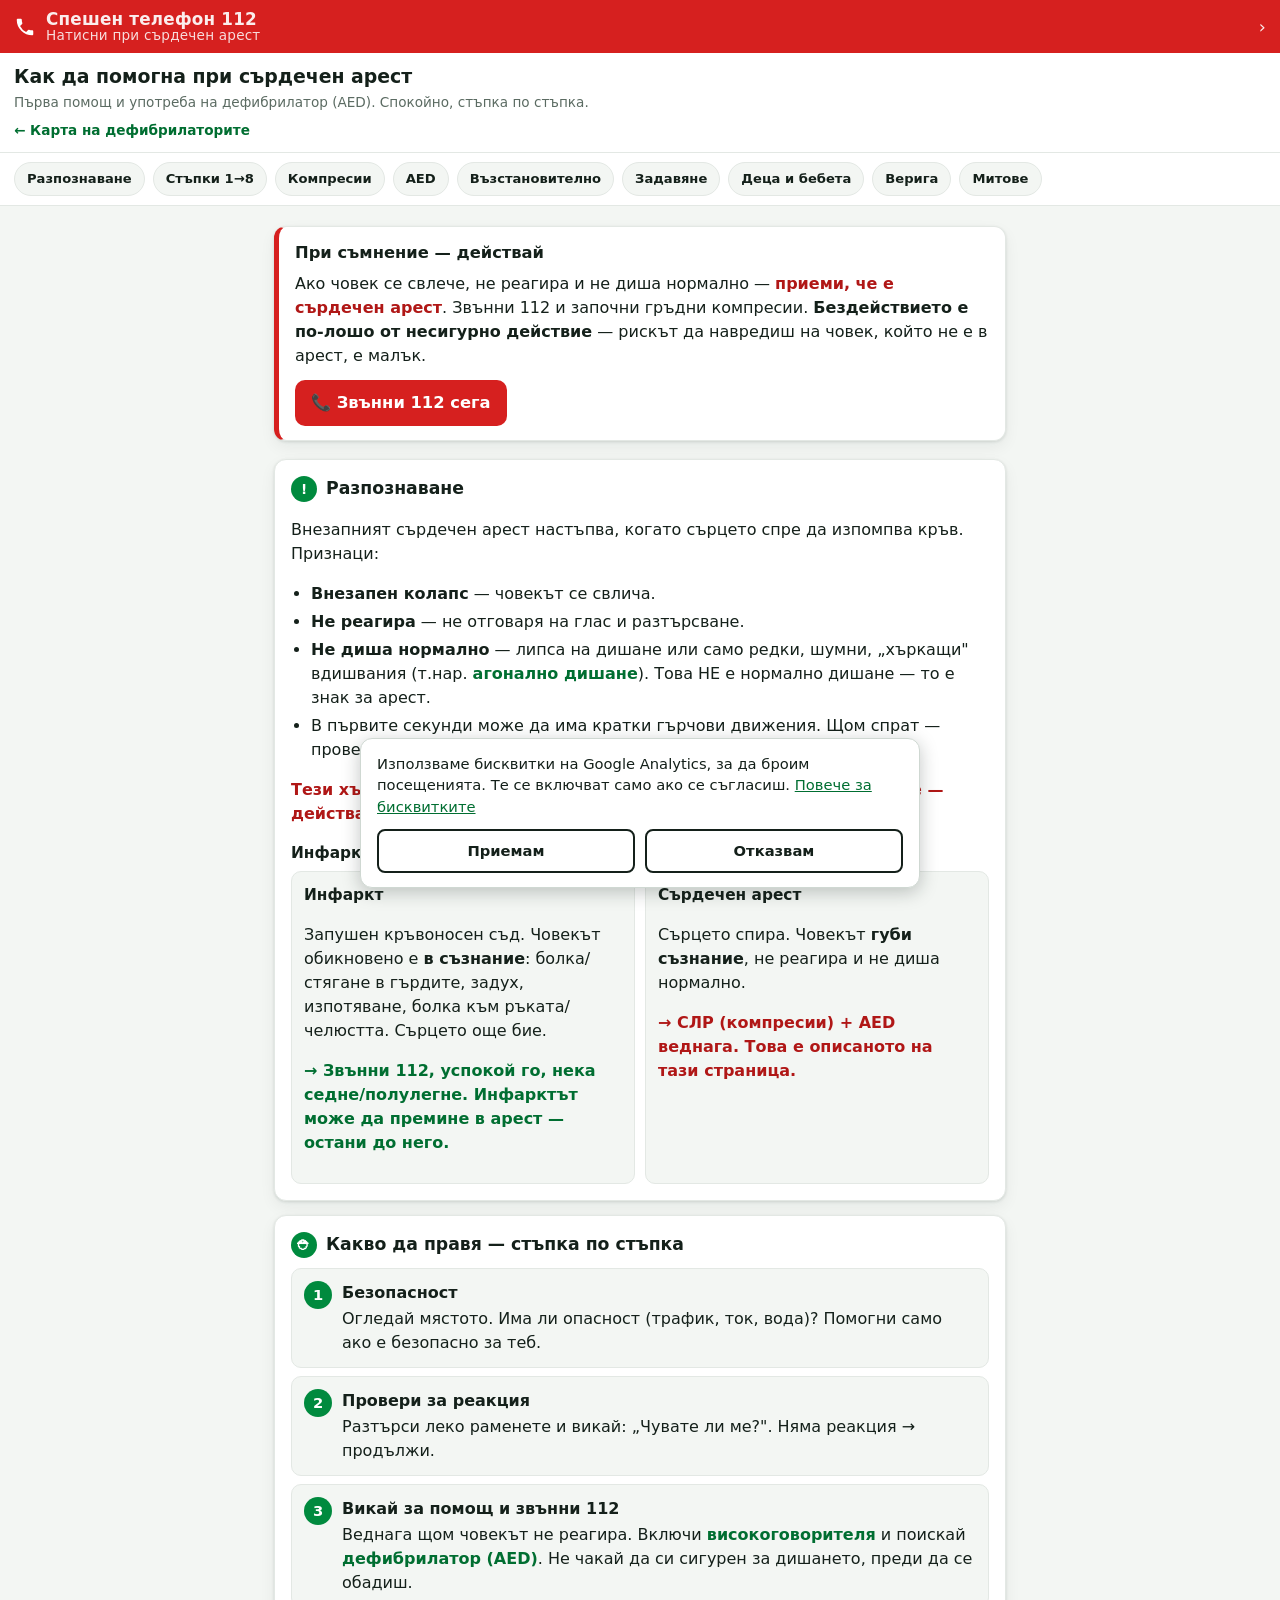
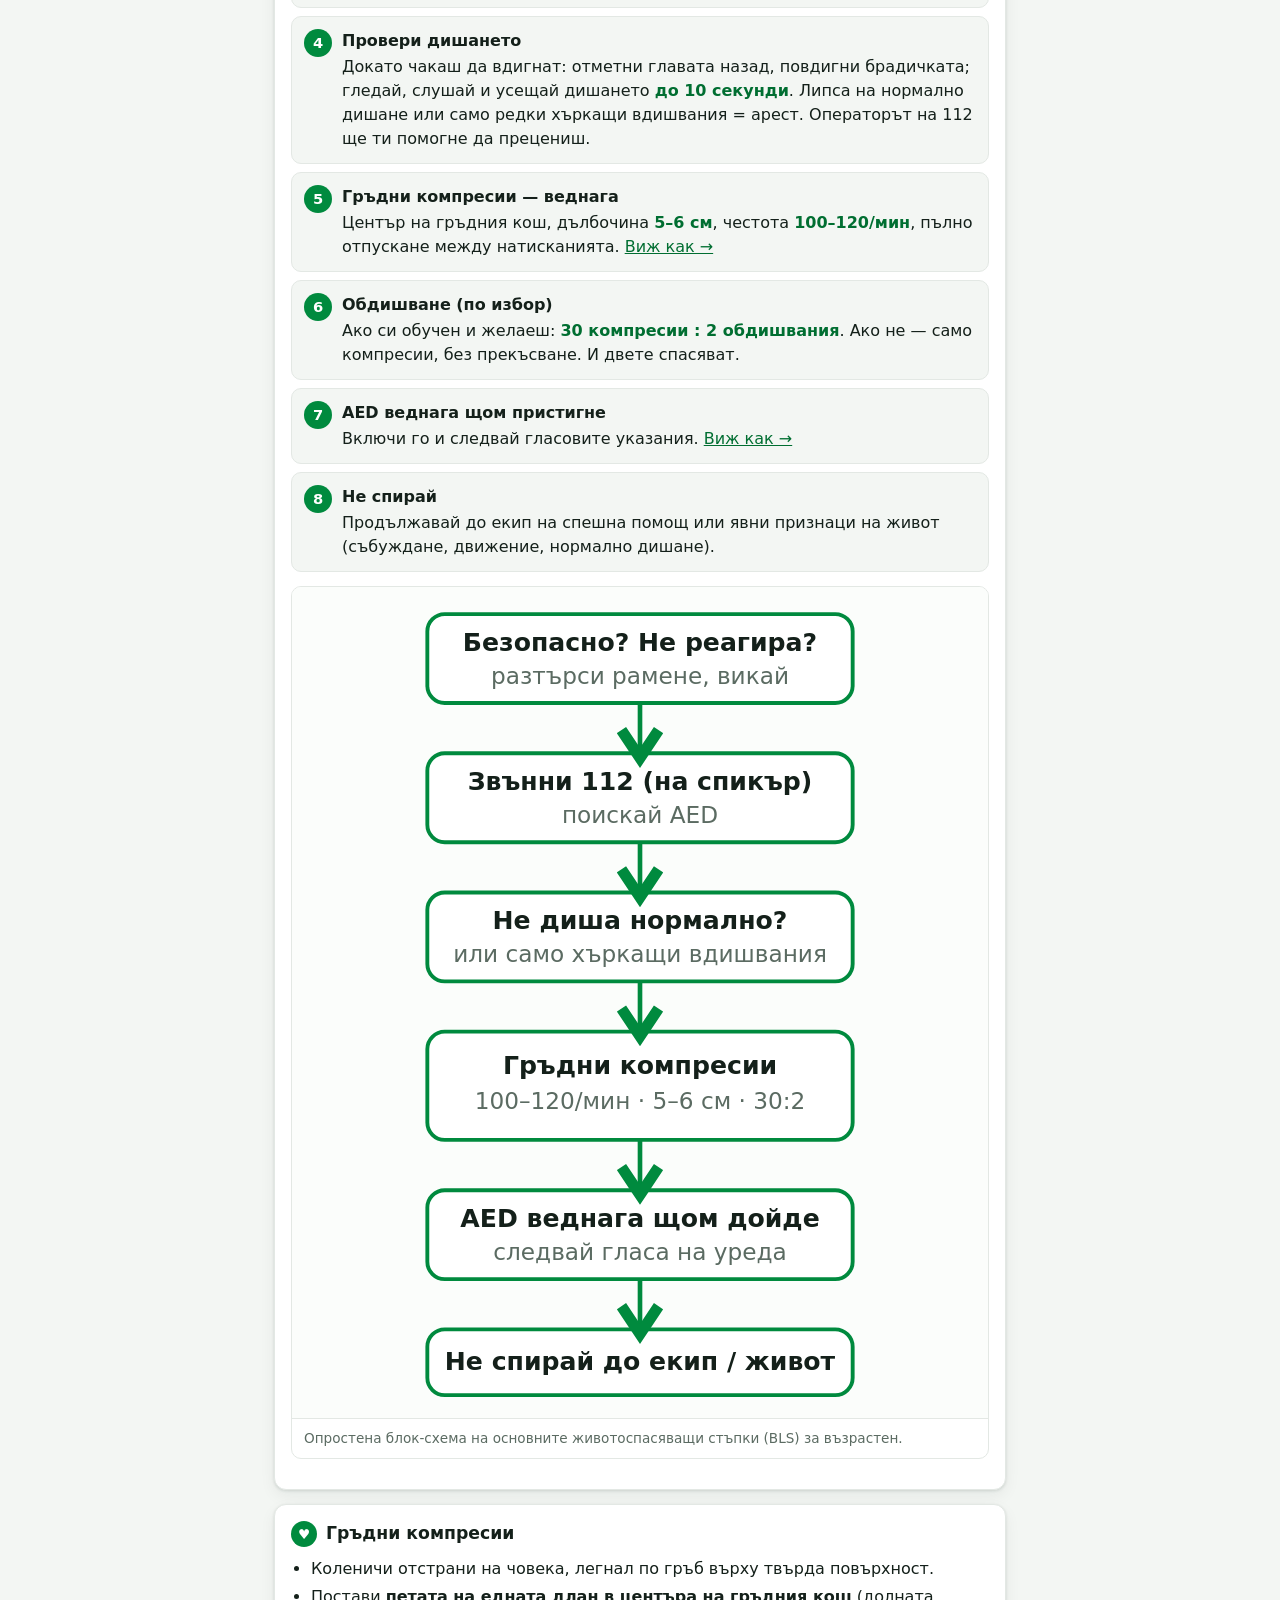
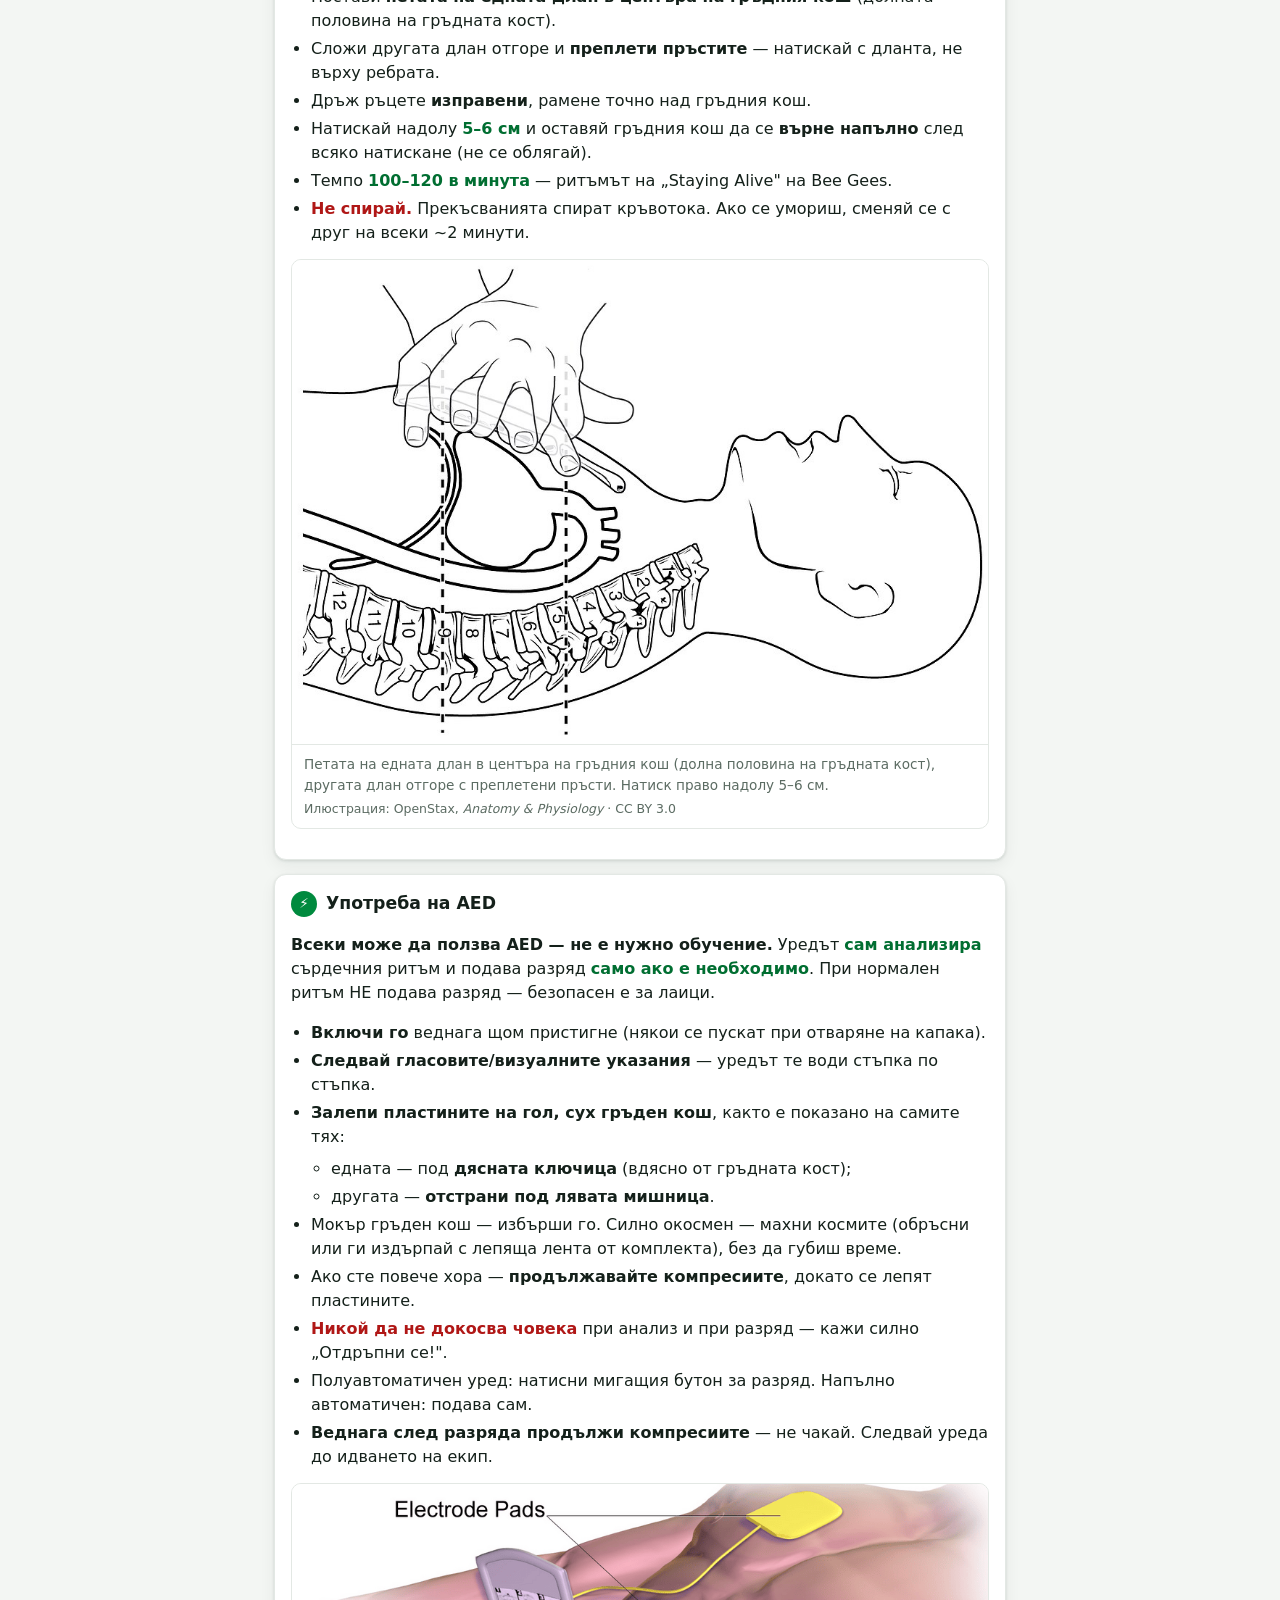
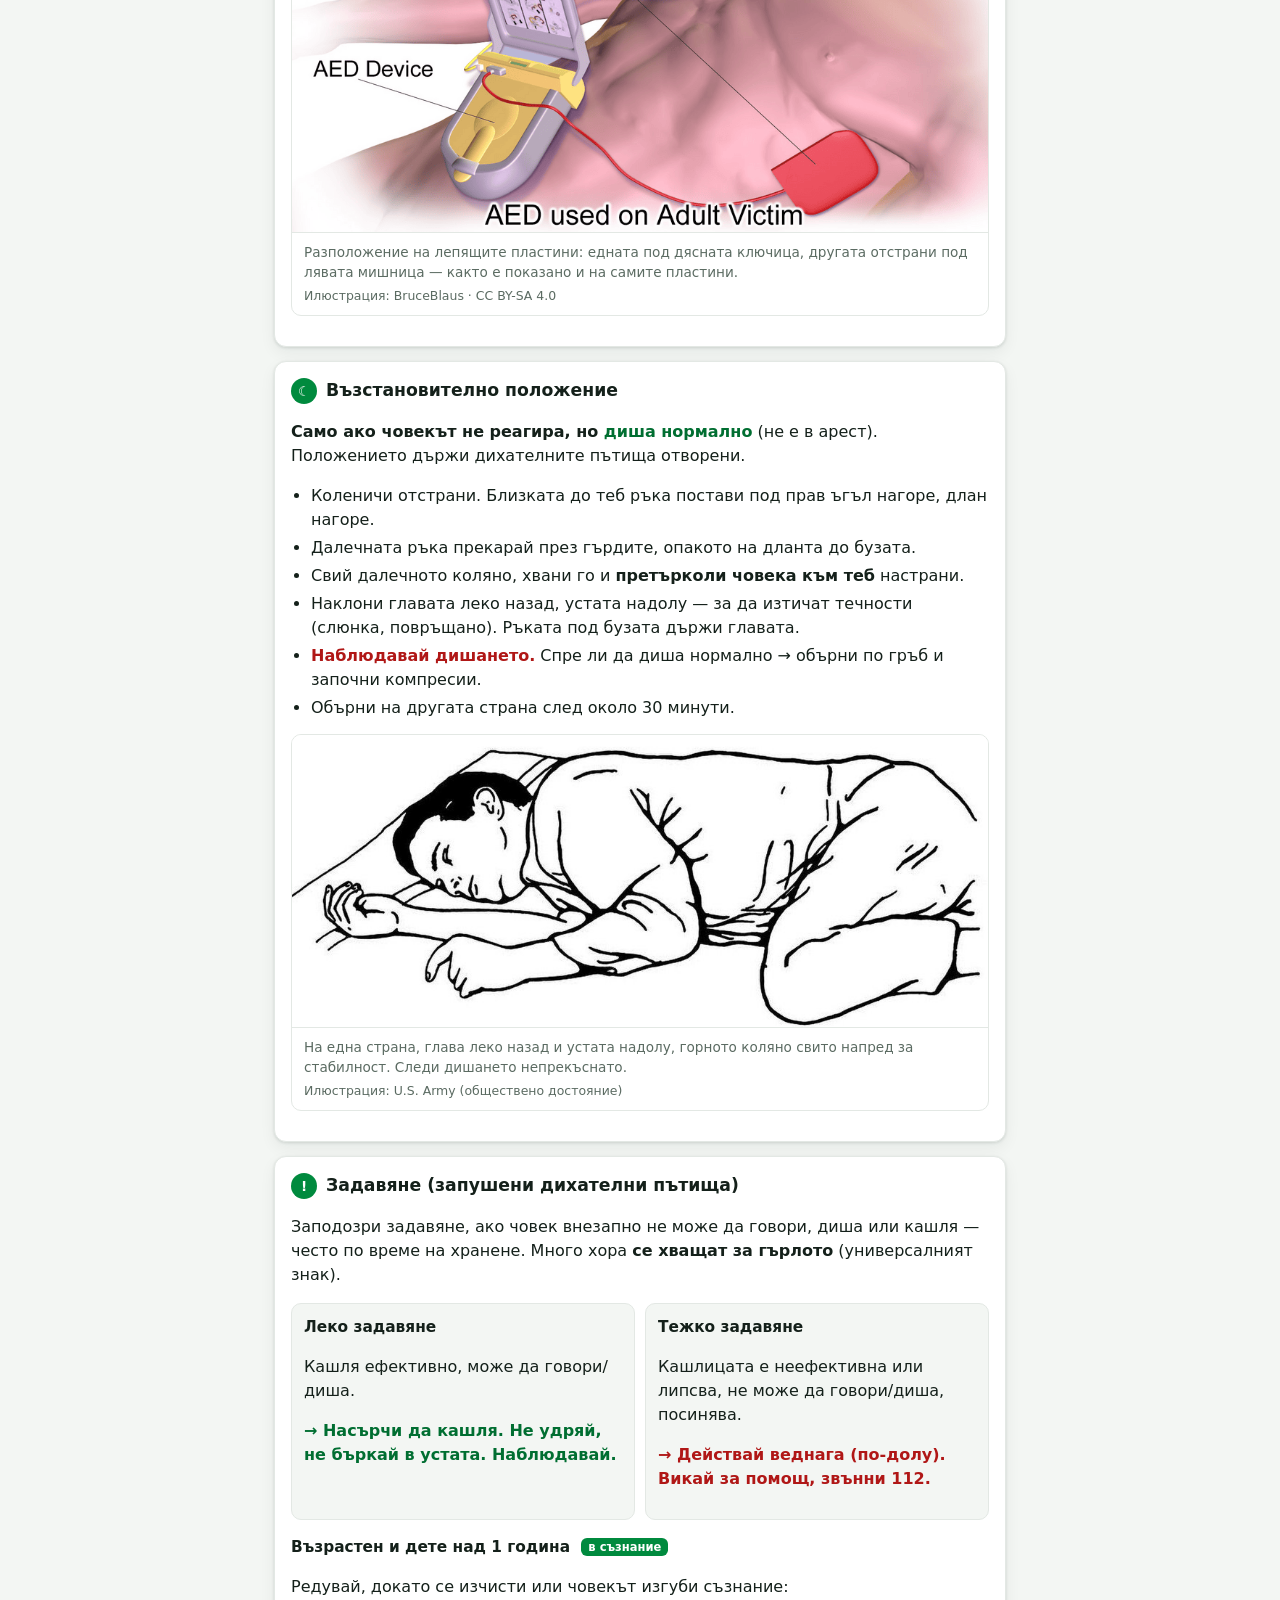
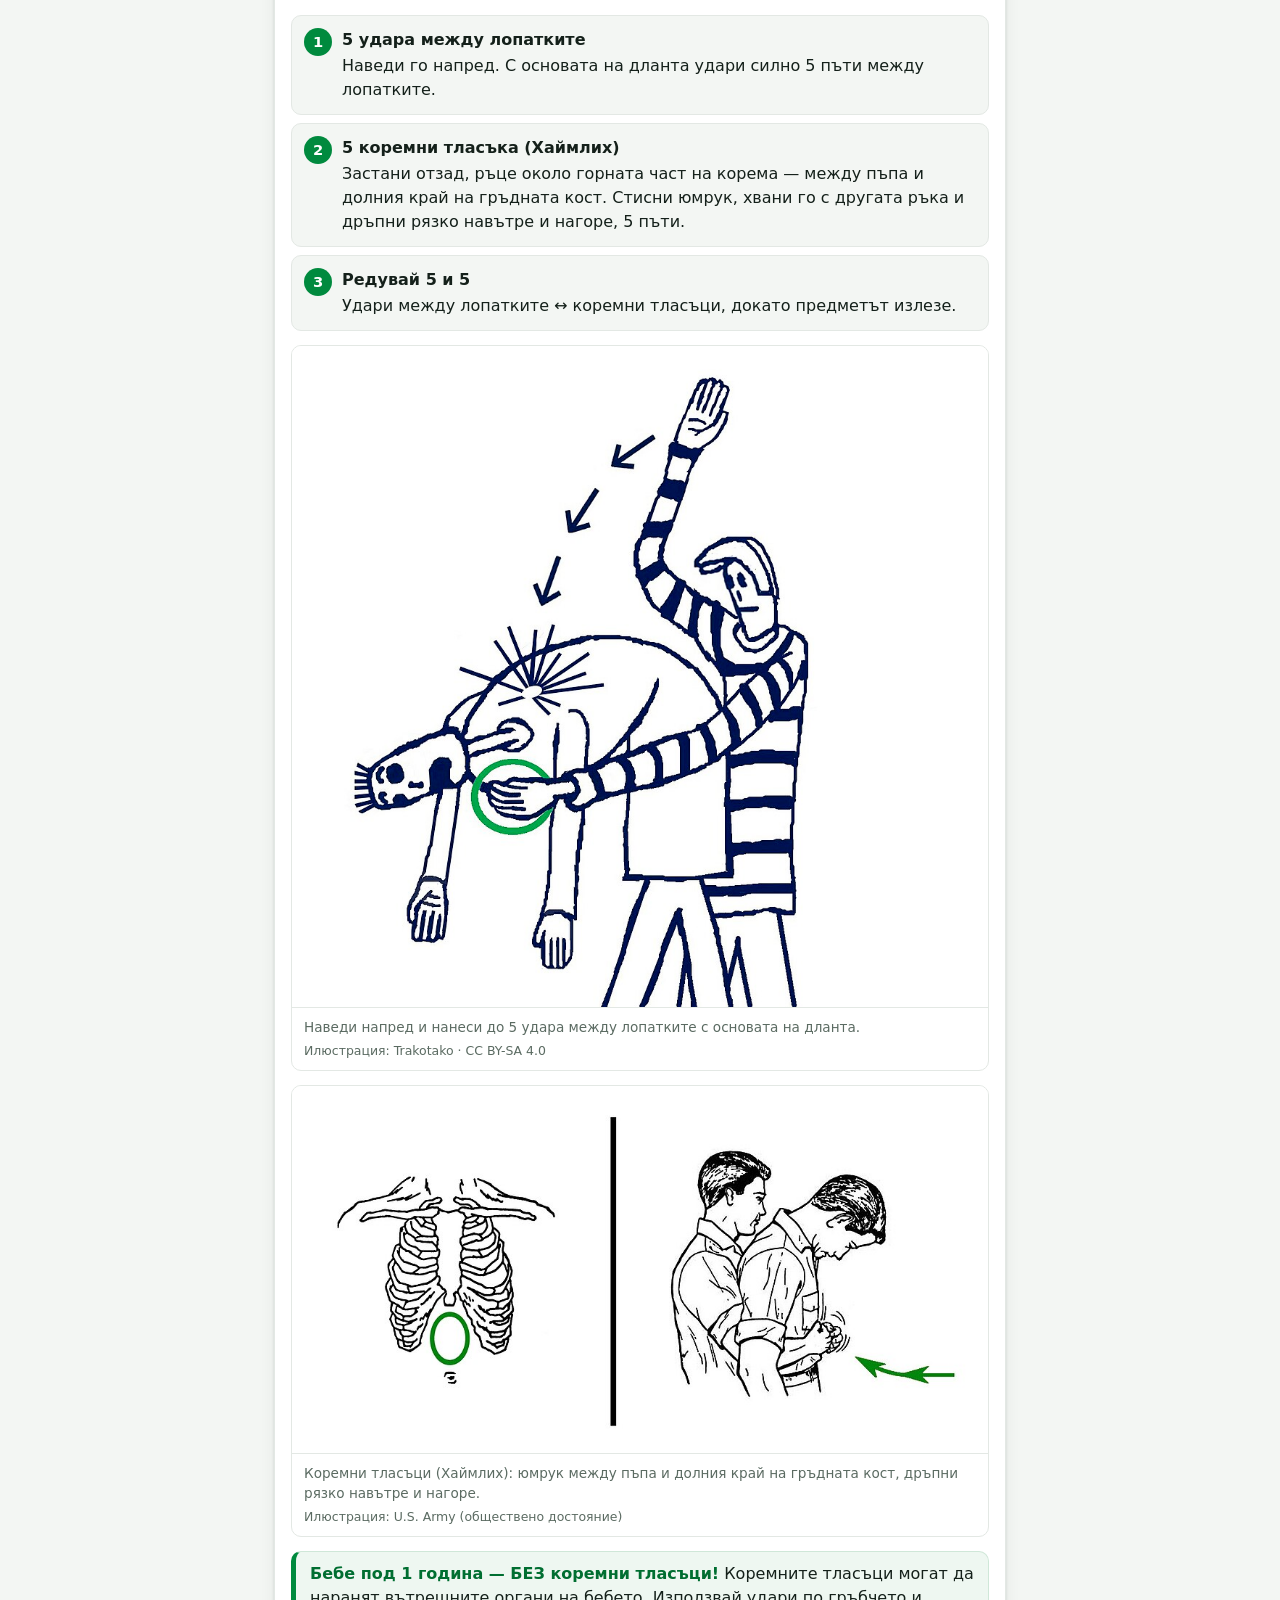
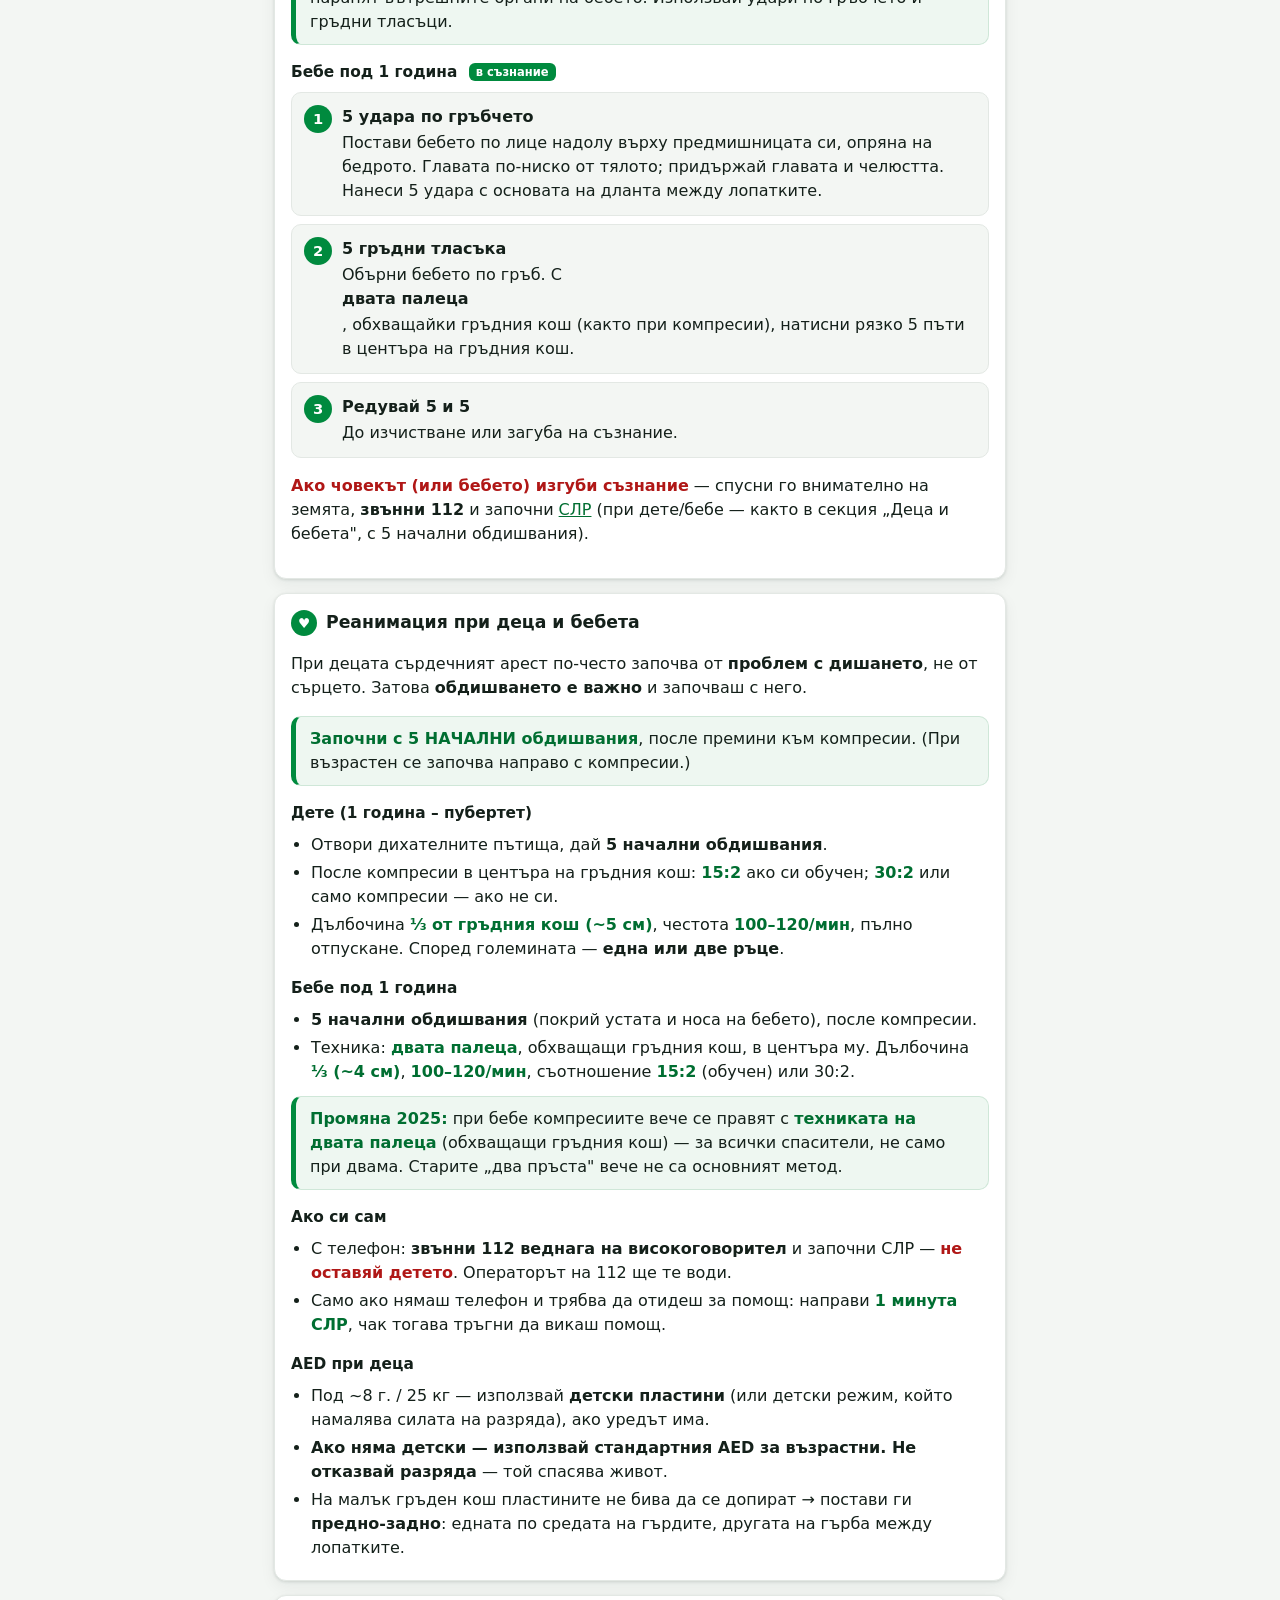
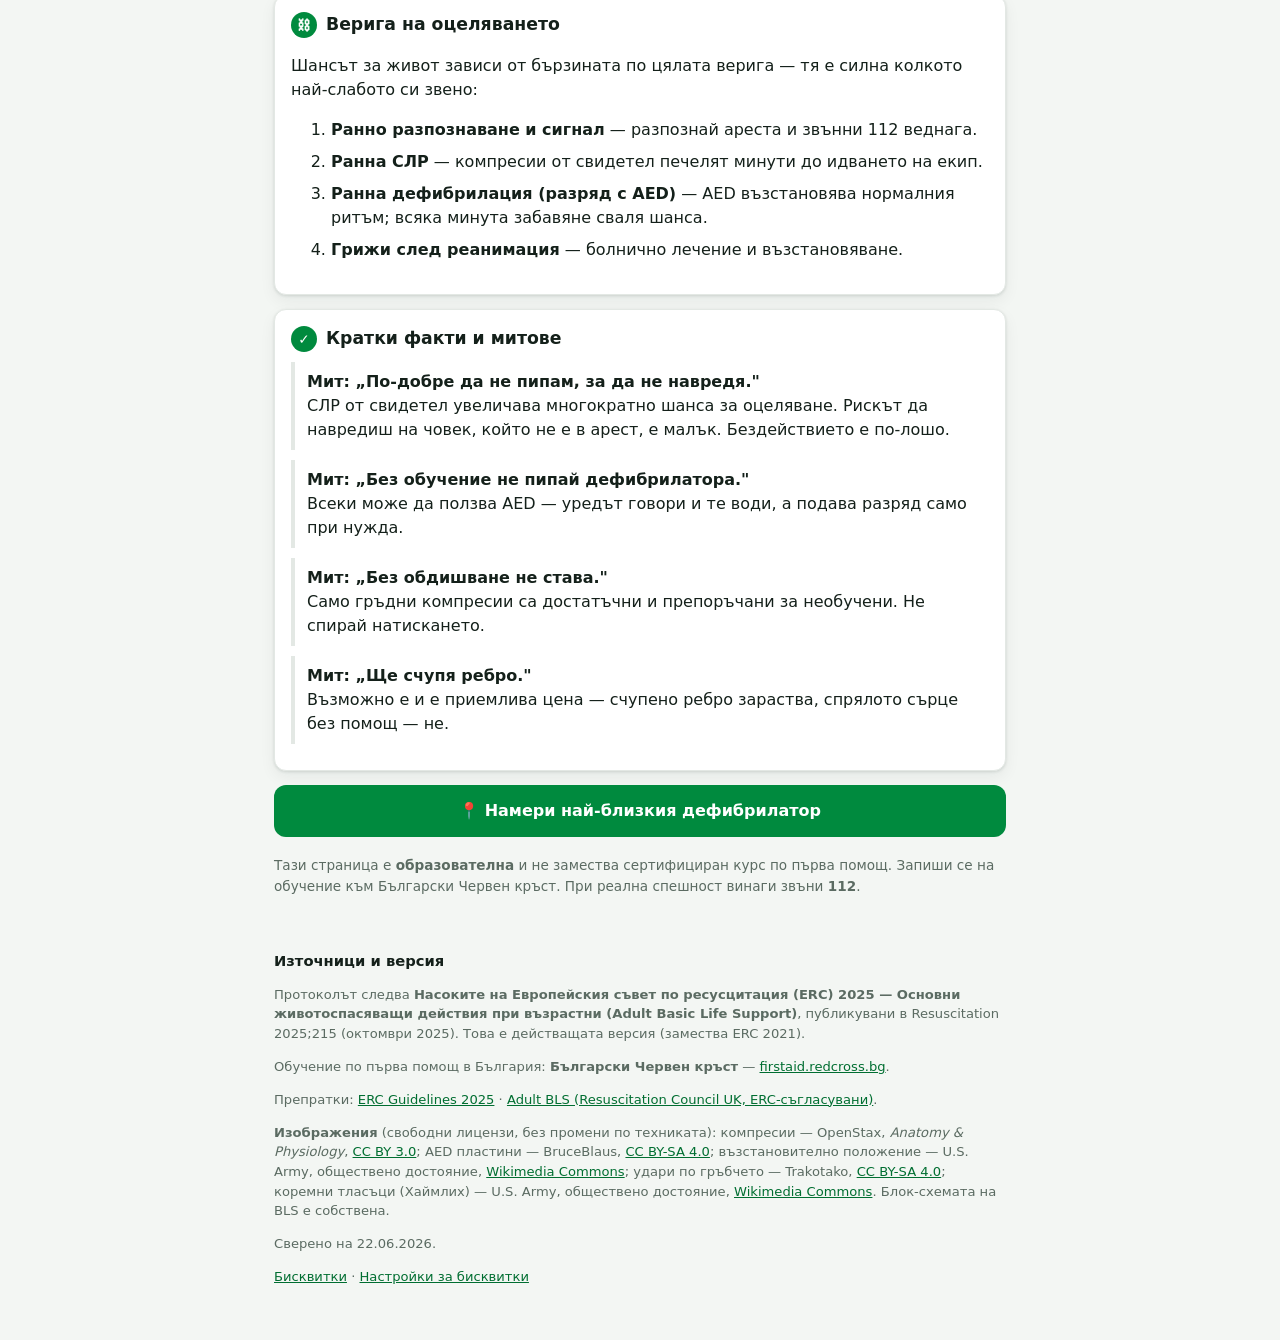
==== commit 9715f168: "feat: cookie consent banner for Google Analytics, cookie page" ====
--- a/pomosht.html
+++ b/pomosht.html
@@ -5,7 +5,7 @@
 <meta name="viewport" content="width=device-width, initial-scale=1, viewport-fit=cover">
 <title>Как да помогна при сърдечен арест — първа помощ и AED · Карлово</title>
 <meta name="description" content="Спокойни, ясни стъпки за първа помощ при внезапен сърдечен арест: разпознаване, гръдни компресии, употреба на дефибрилатор (AED) и възстановително положение. По насоките на ERC 2025. При спешност звъни 112.">
-<link rel="canonical" href="https://aed.karlovo.net/pomosht.html">
+<link rel="canonical" href="https://aed.karlovo.net/pomosht">
 <meta name="color-scheme" content="light">
 <meta name="theme-color" content="#d6201f">
 <link rel="icon" href="/favicon.svg" type="image/svg+xml">
@@ -17,7 +17,7 @@
 <meta property="og:locale" content="bg_BG">
 <meta property="og:title" content="Как да помогна при сърдечен арест — първа помощ и AED">
 <meta property="og:description" content="Стъпка по стъпка: разпознаване, гръдни компресии, дефибрилатор (AED), възстановително положение. По ERC 2025. При спешност звъни 112.">
-<meta property="og:url" content="https://aed.karlovo.net/pomosht.html">
+<meta property="og:url" content="https://aed.karlovo.net/pomosht">
 <meta property="og:image" content="https://aed.karlovo.net/og.png">
 <meta name="twitter:card" content="summary_large_image">
 <style>
@@ -168,8 +168,28 @@
     .print-url::after{content:" (" attr(href) ")"; font-size:9pt; color:#000}
   }
 </style>
+<link rel="stylesheet" href="/consent.css">
+<script async src="https://www.googletagmanager.com/gtag/js?id=G-HKSBELEELY"></script>
+<script>
+  window.dataLayer = window.dataLayer || [];
+  function gtag(){dataLayer.push(arguments);}
+  gtag('consent', 'default', {ad_storage: 'denied', ad_user_data: 'denied', ad_personalization: 'denied', analytics_storage: 'denied', wait_for_update: 500});
+</script>
+<script src="/consent.js"></script>
+<script>
+  gtag('js', new Date());
+  gtag('config', 'G-HKSBELEELY', {page_location: location.origin + location.pathname, page_referrer: document.referrer ? new URL(document.referrer).origin + '/' : ''});
+</script>
 </head>
 <body>
+
+<div id="cookieBanner" class="cookie-banner" role="dialog" aria-label="Бисквитки" hidden>
+  <p>Използваме бисквитки на Google Analytics, за да броим посещенията. Те се включват само ако се съгласиш. <a href="/biskvitki">Повече за бисквитките</a></p>
+  <div class="cookie-actions">
+    <button type="button" id="cookieAccept">Приемам</button>
+    <button type="button" id="cookieReject">Отказвам</button>
+  </div>
+</div>
 
 <a class="er" href="tel:112" aria-label="Обади се на спешния телефон 112">
   <svg width="22" height="22" viewBox="0 0 24 24" fill="none" aria-hidden="true">
@@ -185,7 +205,7 @@
 <header>
   <h1>Как да помогна при сърдечен арест</h1>
   <p>Първа помощ и употреба на дефибрилатор (AED). Спокойно, стъпка по стъпка.</p>
-  <a class="back" href="/index.html">← Карта на дефибрилаторите</a>
+  <a class="back" href="/">← Карта на дефибрилаторите</a>
 </header>
 
 <nav class="toc" aria-label="Съдържание">
@@ -469,7 +489,7 @@
     <div class="myth"><b>Мит: „Ще счупя ребро."</b> Възможно е и е приемлива цена — счупено ребро зараства, спрялото сърце без помощ — не.</div>
   </section>
 
-  <a class="map-cta" href="/index.html?near=1">📍 Намери най-близкия дефибрилатор</a>
+  <a class="map-cta" href="/?near=1">📍 Намери най-близкия дефибрилатор</a>
 
   <p class="disclaimer">Тази страница е <b>образователна</b> и не замества сертифициран курс по първа помощ. Запиши се на обучение към Български Червен кръст. При реална спешност винаги звъни <b>112</b>.</p>
 
@@ -482,6 +502,7 @@
   <p>Препратки: <a class="print-url" href="https://www.erc.edu/science-research/guidelines/guidelines-2025" target="_blank" rel="noopener">ERC Guidelines 2025</a> · <a class="print-url" href="https://www.resus.org.uk/professional-library/2025-resuscitation-guidelines/adult-basic-life-support-guidelines" target="_blank" rel="noopener">Adult BLS (Resuscitation Council UK, ERC-съгласувани)</a>.</p>
   <p><b>Изображения</b> (свободни лицензи, без промени по техниката): компресии — OpenStax, <i>Anatomy &amp; Physiology</i>, <a class="print-url" href="https://commons.wikimedia.org/wiki/File:2002_CPR_Technique.jpg" target="_blank" rel="noopener">CC BY 3.0</a>; AED пластини — BruceBlaus, <a class="print-url" href="https://commons.wikimedia.org/wiki/File:Automated_External_Defibrillator.png" target="_blank" rel="noopener">CC BY-SA 4.0</a>; възстановително положение — U.S. Army, обществено достояние, <a class="print-url" href="https://commons.wikimedia.org/wiki/File:Coma_Position.jpg" target="_blank" rel="noopener">Wikimedia Commons</a>; удари по гръбчето — Trakotako, <a class="print-url" href="https://commons.wikimedia.org/wiki/File:Back_blows_(back_slaps)_against_choking_for_adult_people.jpg" target="_blank" rel="noopener">CC BY-SA 4.0</a>; коремни тласъци (Хаймлих) — U.S. Army, обществено достояние, <a class="print-url" href="https://commons.wikimedia.org/wiki/File:Abdominal_thrusts_against_choking.jpg" target="_blank" rel="noopener">Wikimedia Commons</a>. Блок-схемата на BLS е собствена.</p>
   <p>Сверено на 22.06.2026.</p>
+  <p><a href="/biskvitki">Бисквитки</a> · <button type="button" class="cookie-link" data-cookie-settings>Настройки за бисквитки</button></p>
 </footer>
 
 <script>
--- a/consent.css
+++ b/consent.css
@@ -0,0 +1,20 @@
+.cookie-banner{
+  position:fixed; z-index:10000; left:max(12px,env(safe-area-inset-left)); right:max(12px,env(safe-area-inset-right));
+  bottom:max(12px,env(safe-area-inset-bottom)); max-width:560px; margin:0 auto;
+  background:#fff; color:#14201a; border:1px solid #cfd8d2; border-radius:12px; padding:14px 16px;
+  box-shadow:0 4px 18px rgba(20,32,26,.25); font:.92rem/1.45 system-ui,-apple-system,"Segoe UI",Roboto,sans-serif;
+}
+.cookie-banner[hidden]{display:none}
+.cookie-banner p{margin:0 0 12px}
+.cookie-banner a{color:#006e31}
+.cookie-actions{display:flex; gap:10px}
+.cookie-actions button{
+  flex:1 1 0; min-height:44px; padding:8px 12px; border-radius:8px; cursor:pointer;
+  font:inherit; font-weight:600; color:#14201a; background:#fff; border:2px solid #14201a;
+}
+.cookie-actions button:focus-visible,.cookie-banner a:focus-visible,.cookie-link:focus-visible{outline:3px solid #1a73e8; outline-offset:2px}
+.cookie-foot{
+  text-align:center; font-size:.8rem; padding:6px 12px max(6px,env(safe-area-inset-bottom)); color:#5b6b62; background:#fff; border-top:1px solid #e3e8e4;
+}
+.cookie-foot a,.cookie-link{color:#006e31; background:none; border:0; padding:0; font:inherit; text-decoration:underline; cursor:pointer}
+@media print{.cookie-banner,.cookie-foot{display:none}}
